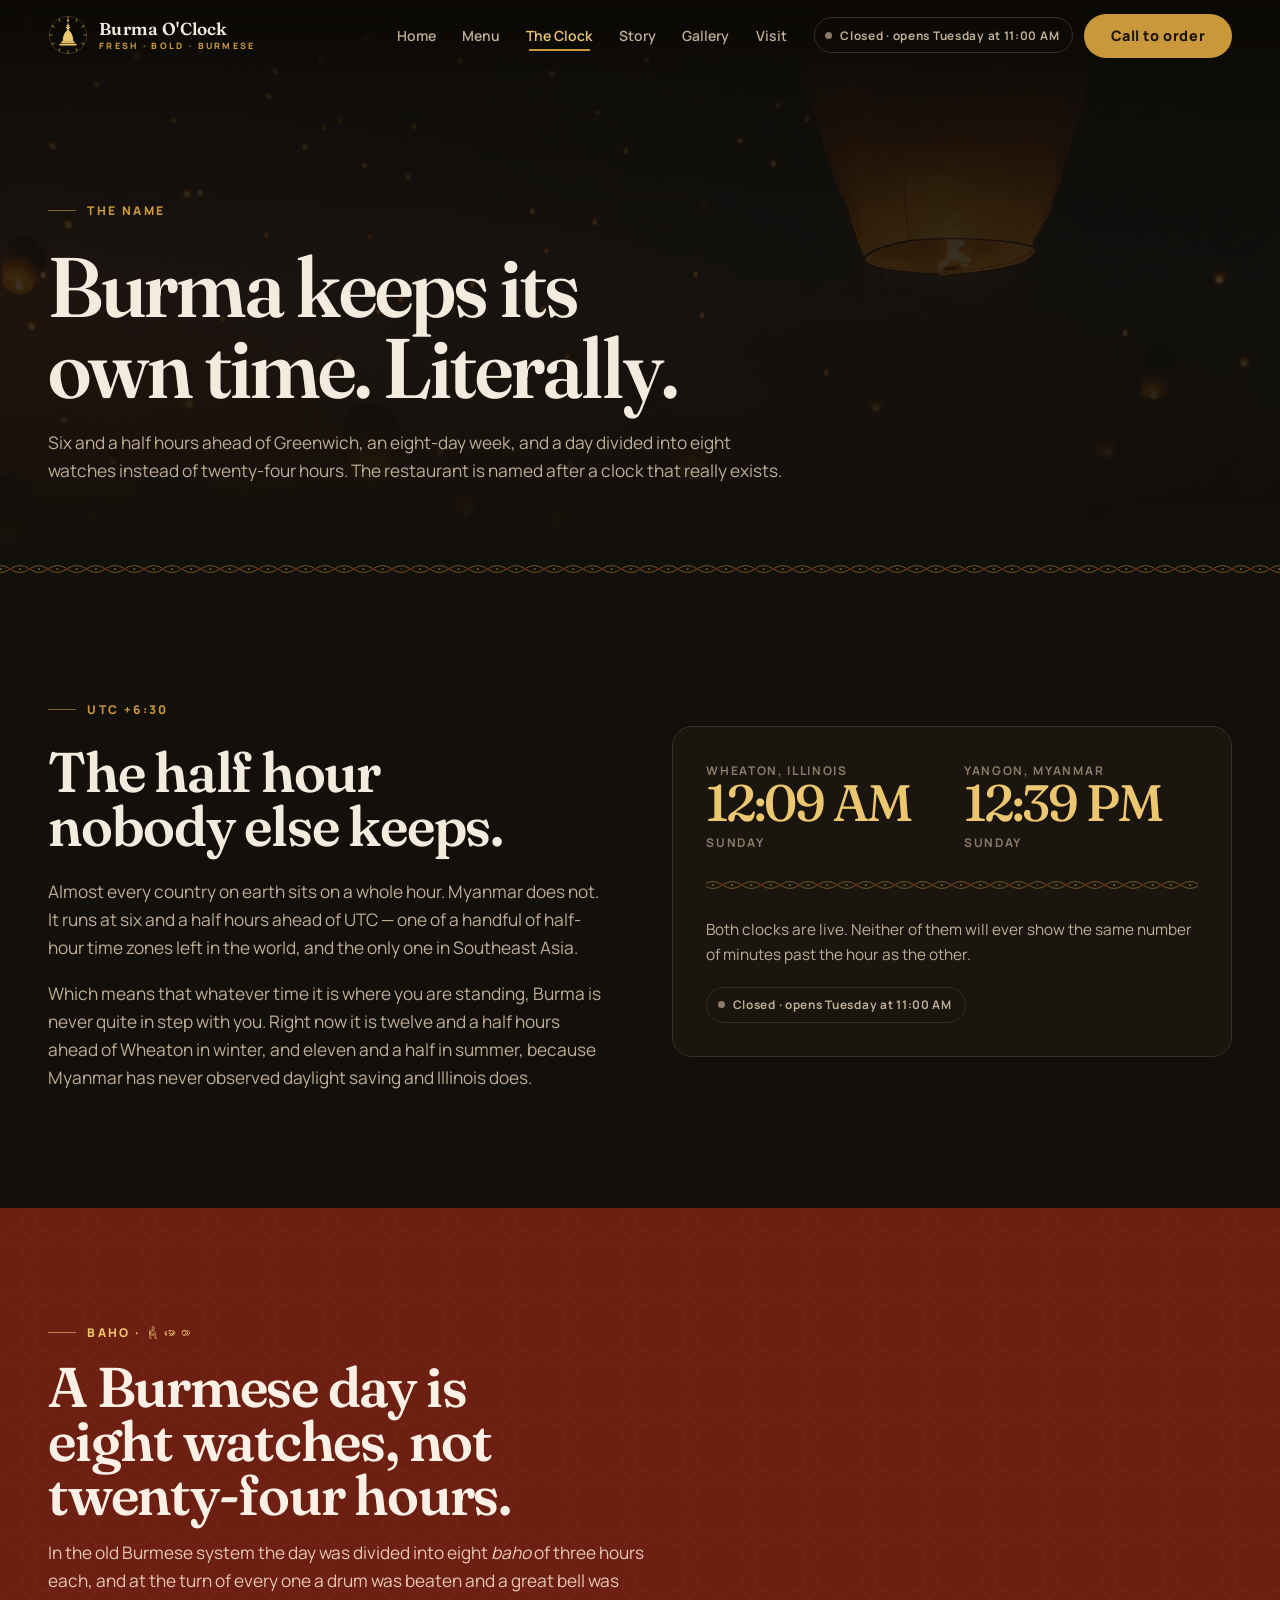
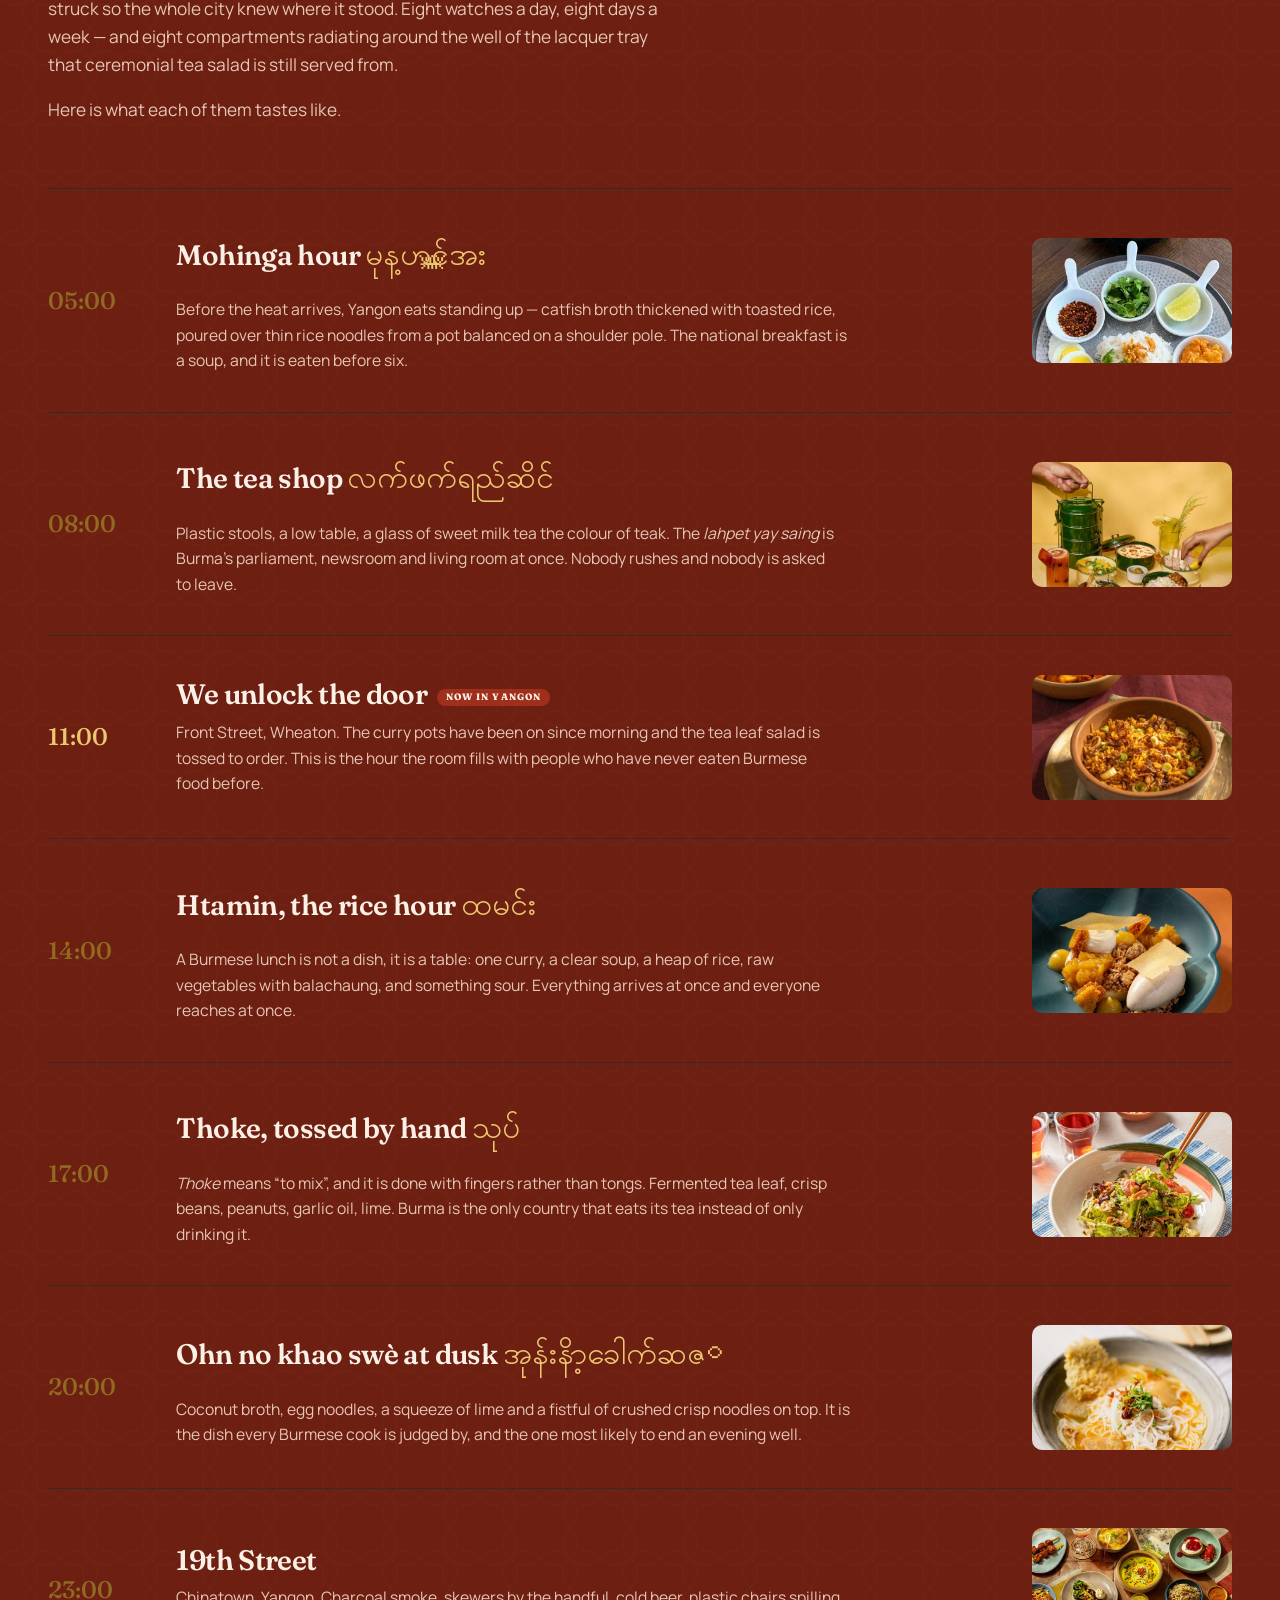
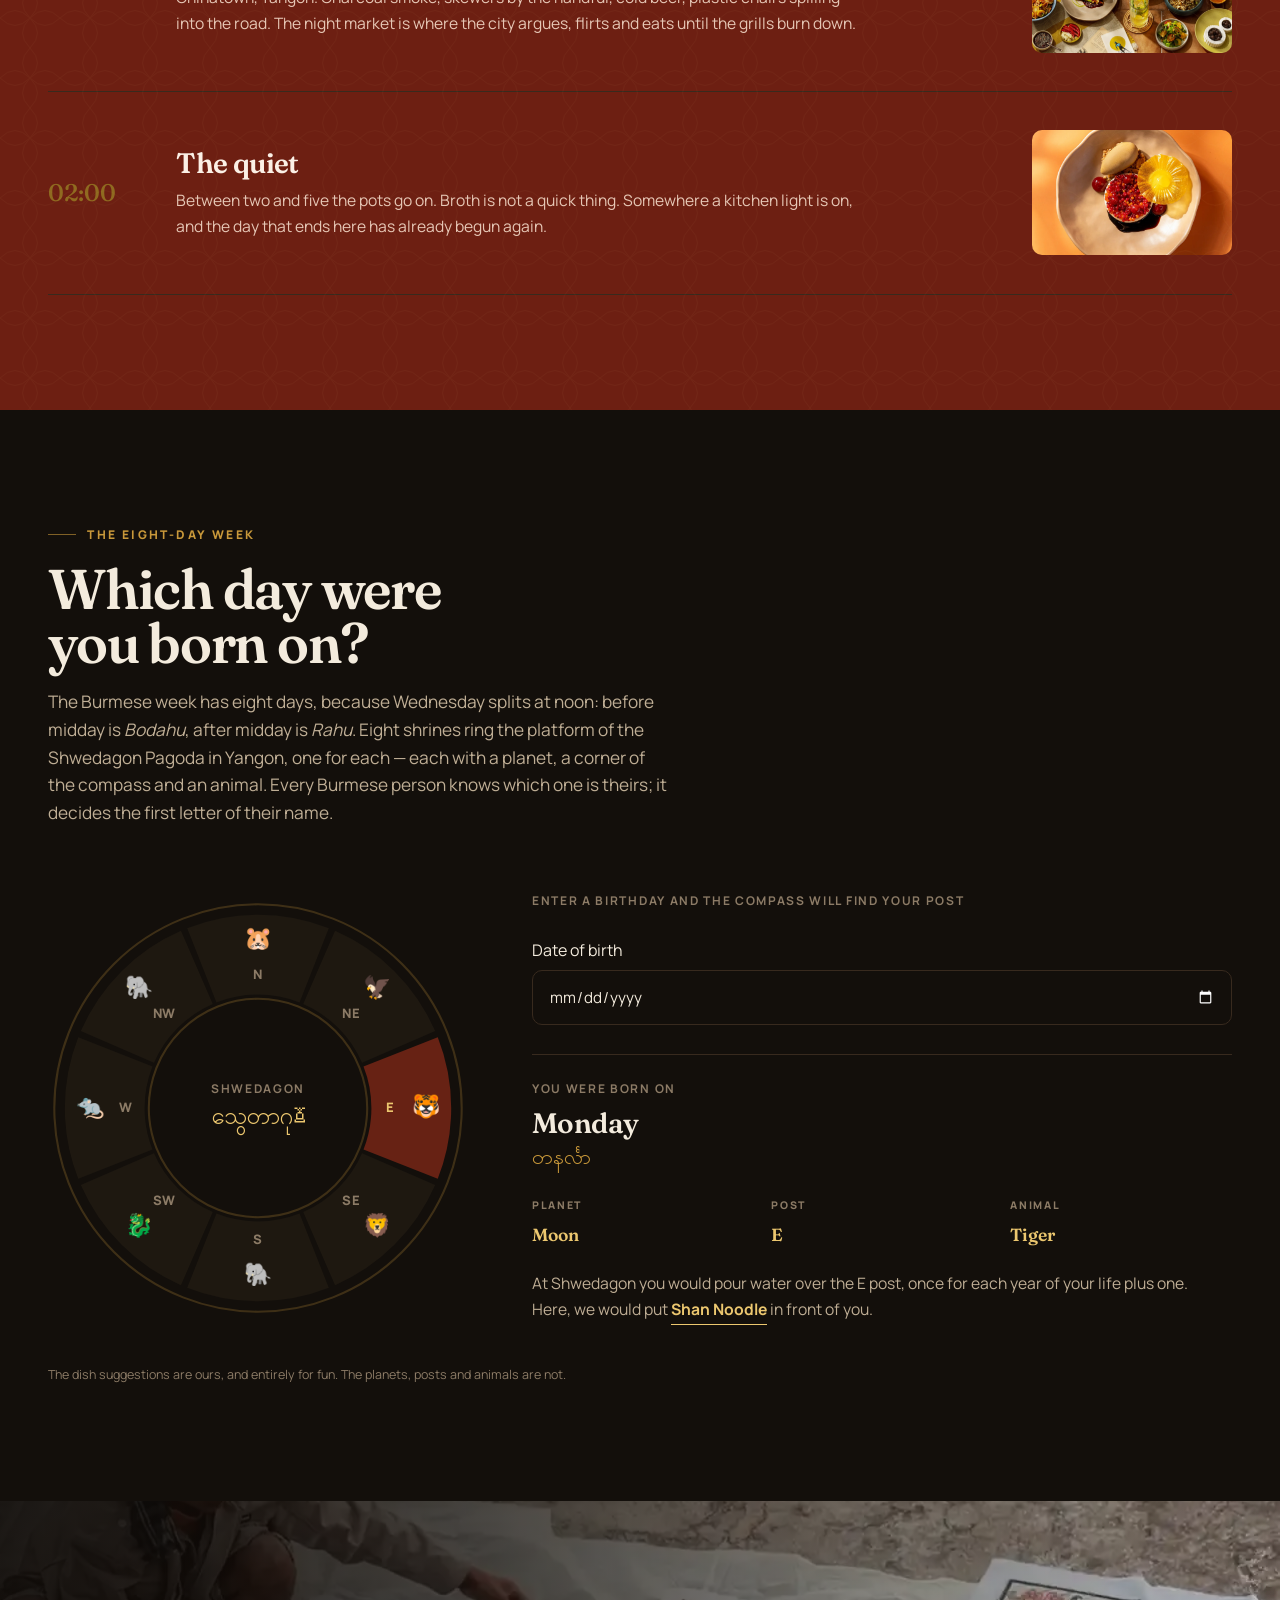
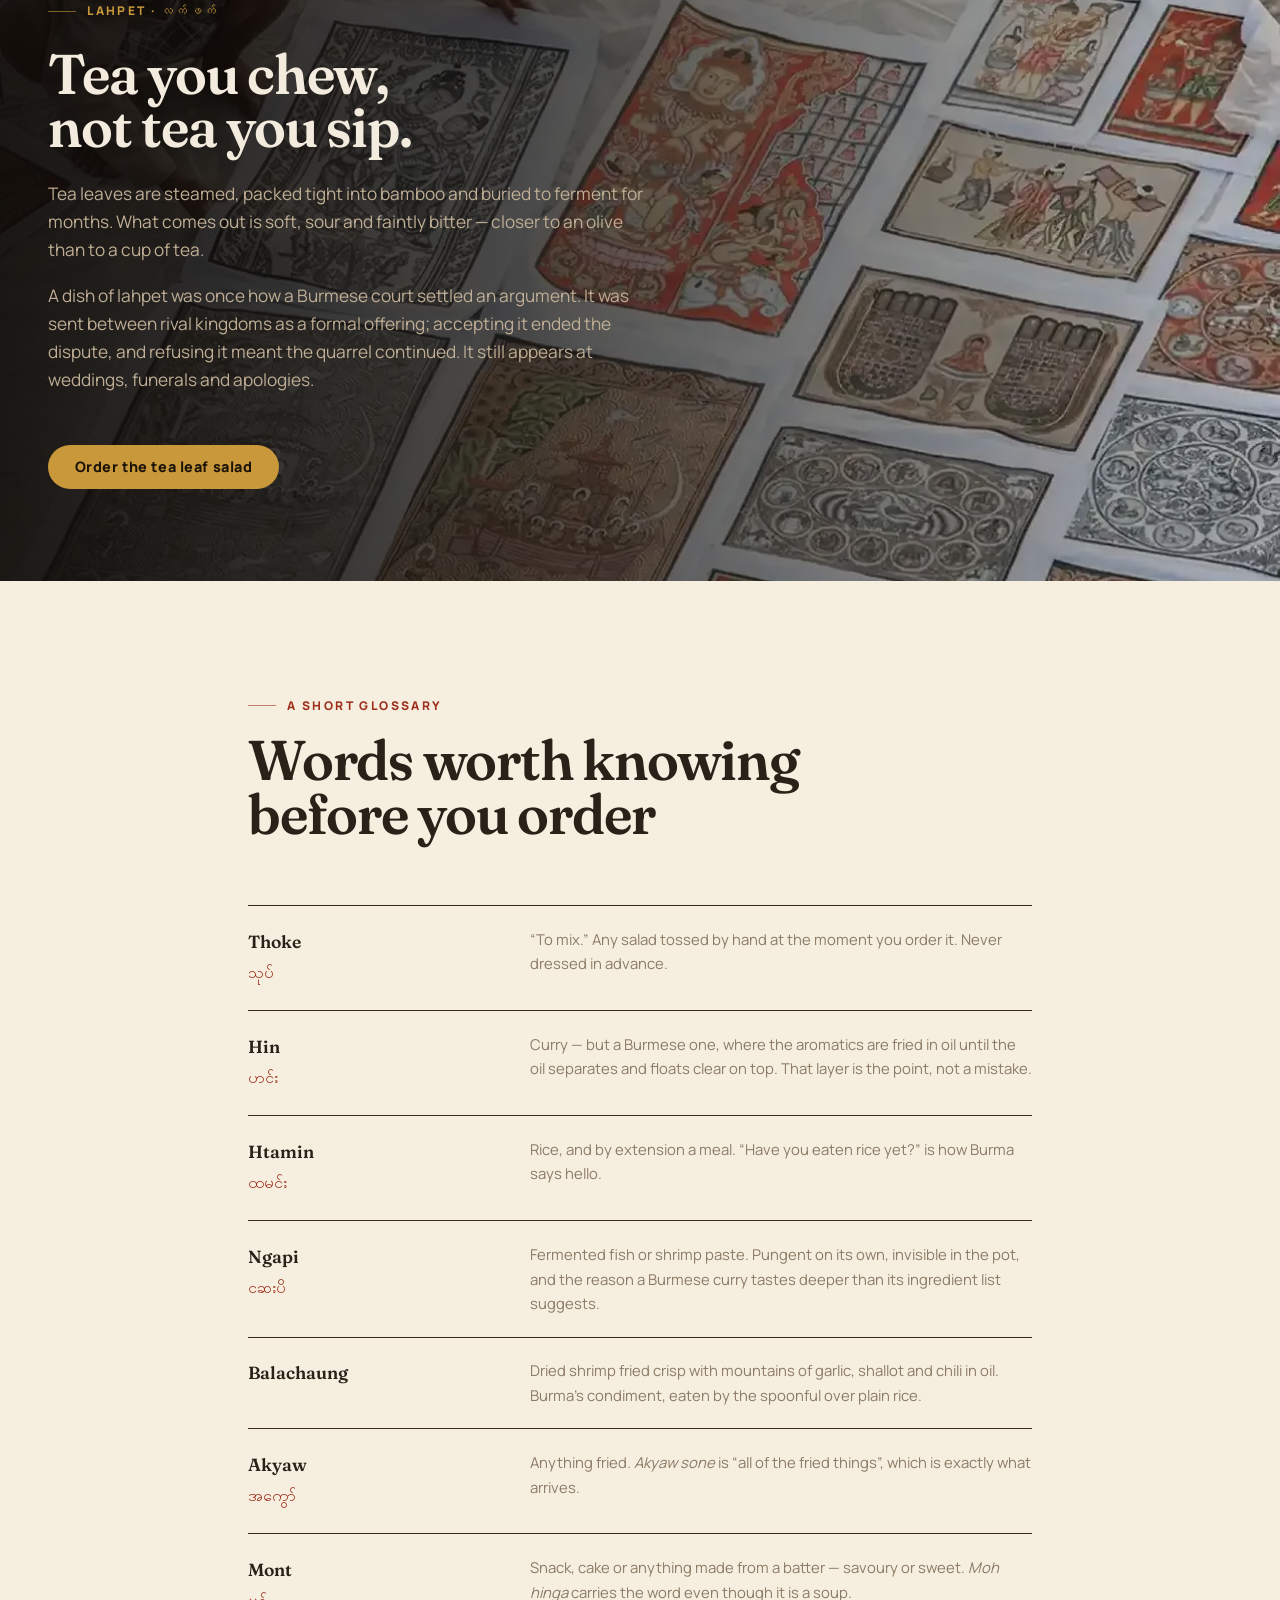
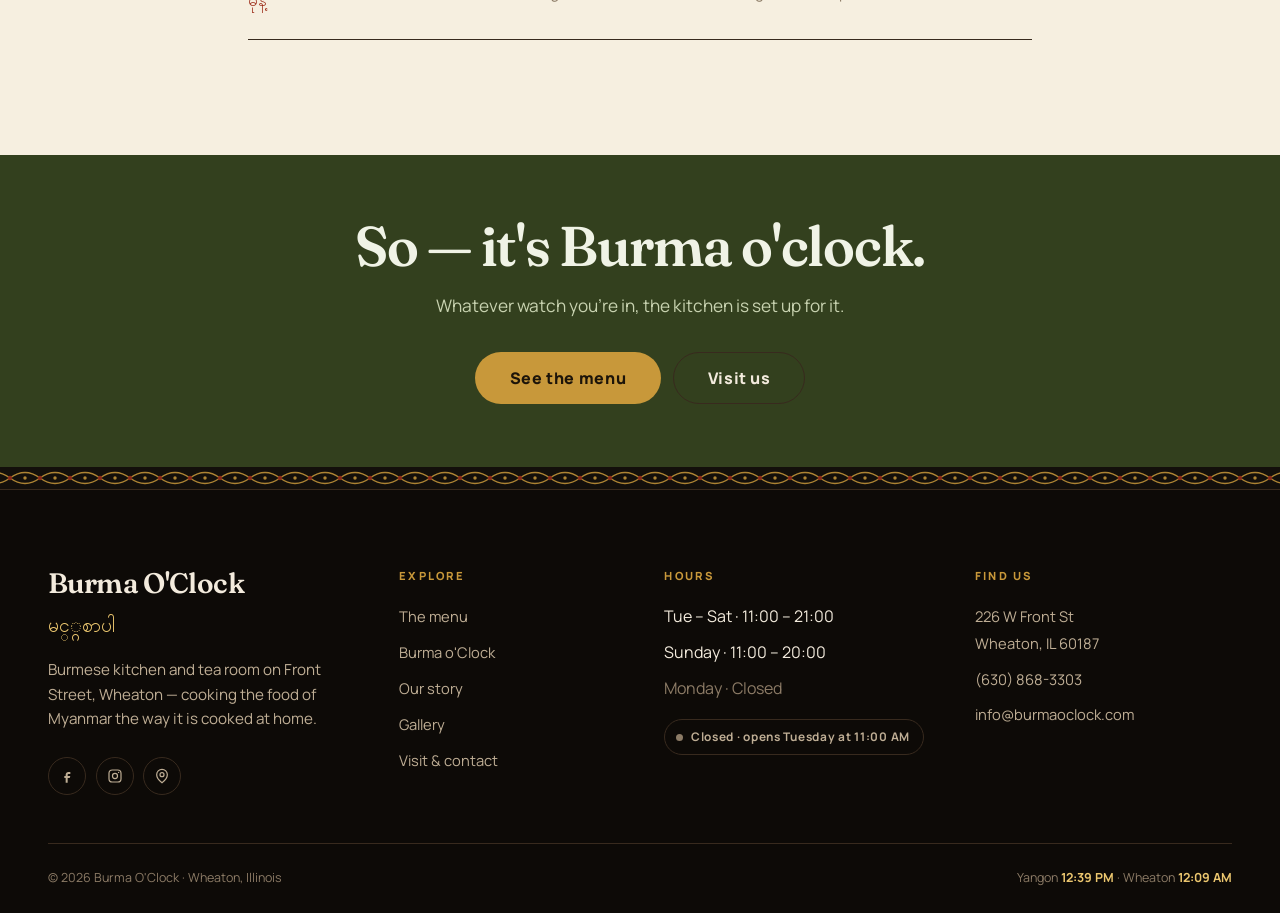
==== clock.html @ bb49ca47 "Burma O'Clock — Burmese kitchen & tea room, Wheaton IL Static demo site. No build step, no framework" ====
<!doctype html>
<html lang="en">
<head>
<meta charset="utf-8">
<meta name="viewport" content="width=device-width, initial-scale=1">
<title>Burma o'Clock &mdash; the Burmese day, hour by hour</title>
<meta name="description" content="Myanmar runs on its own clock: UTC+6:30, an eight-day week, and a day measured in meals. The story behind the name.">
<meta name="theme-color" content="#130f0b">
<link rel="preconnect" href="https://fonts.googleapis.com">
<link rel="preconnect" href="https://fonts.gstatic.com" crossorigin>
<link href="https://fonts.googleapis.com/css2?family=Fraunces:ital,opsz,wght,SOFT,WONK@0,9..144,400..700,0..100,1;1,9..144,400..700,0..100,1&family=Manrope:wght@400..800&family=Padauk:wght@400;700&display=swap" rel="stylesheet">
<link rel="stylesheet" href="assets/css/site.css">
<link rel="icon" href="data:image/svg+xml,%3Csvg xmlns='http://www.w3.org/2000/svg' viewBox='0 0 100 100'%3E%3Crect width='100' height='100' fill='%23130f0b'/%3E%3Ccircle cx='50' cy='50' r='34' fill='none' stroke='%23c8983a' stroke-width='5'/%3E%3Cpath d='M50 22l5 22h-10z' fill='%23c8983a'/%3E%3C/svg%3E">
</head>
<body>
<a class="skip" href="#main">Skip to content</a>

<header class="hdr">
  <div class="hdr__in">
    <a class="brand" href="index.html" aria-label="Burma O'Clock &mdash; home">
      <svg class="brand__mark" viewBox="0 0 100 100" fill="none" aria-hidden="true">
        <g class="ring" stroke="#c8983a">
          <circle cx="50" cy="50" r="46.5" stroke-opacity=".4" stroke-width="1.6"/>
          <g stroke-width="2.6" stroke-linecap="round" stroke-opacity=".75">
            <line x1="50" y1="4" x2="50" y2="10"/><line x1="50" y1="4" x2="50" y2="10" transform="rotate(30 50 50)"/>
            <line x1="50" y1="4" x2="50" y2="10" transform="rotate(60 50 50)"/><line x1="50" y1="4" x2="50" y2="10" transform="rotate(90 50 50)"/>
            <line x1="50" y1="4" x2="50" y2="10" transform="rotate(120 50 50)"/><line x1="50" y1="4" x2="50" y2="10" transform="rotate(150 50 50)"/>
            <line x1="50" y1="4" x2="50" y2="10" transform="rotate(180 50 50)"/><line x1="50" y1="4" x2="50" y2="10" transform="rotate(210 50 50)"/>
            <line x1="50" y1="4" x2="50" y2="10" transform="rotate(240 50 50)"/><line x1="50" y1="4" x2="50" y2="10" transform="rotate(270 50 50)"/>
            <line x1="50" y1="4" x2="50" y2="10" transform="rotate(300 50 50)"/><line x1="50" y1="4" x2="50" y2="10" transform="rotate(330 50 50)"/>
          </g>
        </g>
        <g fill="#ecc76f">
          <rect x="29" y="72" width="42" height="4.5" rx="1"/><rect x="33.5" y="65.5" width="33" height="5" rx="1"/>
          <path d="M37 65.5c0-15 5.5-24 13-28.5 7.5 4.5 13 13.5 13 28.5z"/><path d="M46.5 37 50 17l3.5 20z"/>
          <ellipse cx="50" cy="31" rx="6" ry="1.5"/><ellipse cx="50" cy="26" rx="4.5" ry="1.3"/><circle cx="50" cy="14" r="2.6"/>
        </g>
      </svg>
      <span class="brand__txt"><span class="brand__name">Burma O'Clock</span><span class="brand__sub">FRESH &middot; BOLD &middot; BURMESE</span></span>
    </a>
    <nav class="nav" id="nav">
      <a href="index.html">Home</a>
      <a href="menu.html">Menu</a>
      <a href="clock.html" aria-current="page">The Clock</a>
      <a href="story.html">Story</a>
      <a href="gallery.html">Gallery</a>
      <a href="visit.html">Visit</a>
    </nav>
    <div class="hdr__cta">
      <span class="status" data-status><span class="status__dot"></span><span data-status-text>Checking hours&hellip;</span></span>
      <a class="btn" href="tel:+16308683303">Call to order</a>
      <button class="burger" aria-label="Menu" aria-expanded="false" aria-controls="nav"><span></span></button>
    </div>
  </div>
</header>

<main id="main">
<section class="phero">
  <img src="assets/img/cult/lanterns.webp" alt="" aria-hidden="true">
  <div class="wrap">
    <p class="eyebrow">The name</p>
    <h1 class="display mt-md">Burma keeps its own time. Literally.</h1>
    <p class="lead">
      Six and a half hours ahead of Greenwich, an eight-day week, and a day divided into eight
      watches instead of twenty-four hours. The restaurant is named after a clock that really exists.
    </p>
  </div>
</section>

<div class="acheik acheik--sm" aria-hidden="true"></div>

<!-- ================= THE HALF HOUR ================= -->
<section class="sec">
  <div class="wrap">
    <div class="split">
      <div class="rv">
        <p class="eyebrow">UTC +6:30</p>
        <h2 class="display t-h2 mt-md">The half hour nobody else keeps.</h2>
        <div class="stack mt-md">
          <p class="lead">
            Almost every country on earth sits on a whole hour. Myanmar does not. It runs at
            six and a half hours ahead of UTC &mdash; one of a handful of half-hour time zones left
            in the world, and the only one in Southeast Asia.
          </p>
          <p class="lead">
            Which means that whatever time it is where you are standing, Burma is never quite
            in step with you. Right now it is twelve and a half hours ahead of Wheaton in winter,
            and eleven and a half in summer, because Myanmar has never observed daylight saving
            and Illinois does.
          </p>
        </div>
      </div>

      <div class="card rv rv-d2">
        <div class="grid g-2" style="gap:1.5rem">
          <div>
            <p class="tiny">Wheaton, Illinois</p>
            <p class="clock__time" style="font-size:clamp(2.2rem,5vw,3.2rem)" data-clock="wheaton">&mdash;</p>
            <p class="tiny" style="margin-top:.4rem" data-clock="wheaton-day">&mdash;</p>
          </div>
          <div>
            <p class="tiny">Yangon, Myanmar</p>
            <p class="clock__time" style="font-size:clamp(2.2rem,5vw,3.2rem)" data-clock="yangon">&mdash;</p>
            <p class="tiny" style="margin-top:.4rem" data-clock="yangon-day">&mdash;</p>
          </div>
        </div>
        <div class="acheik acheik--sm" aria-hidden="true" style="margin:1.6rem 0"></div>
        <p class="lead" style="font-size:.96rem">
          Both clocks are live. Neither of them will ever show the same number of minutes past
          the hour as the other.
        </p>
        <p style="margin-top:1.2rem"><span class="status" data-status><span class="status__dot"></span><span data-status-text>&mdash;</span></span></p>
      </div>
    </div>
  </div>
</section>

<!-- ================= THE EIGHT WATCHES ================= -->
<section class="sec sec--lacquer weave">
  <div class="wrap">
    <div class="shead rv">
      <p class="eyebrow">Baho &middot; &#4123;&#4141;&#4143; &#4121;&#4140;&#4145;&#4112;&#4140;</p>
      <h2 class="display t-h2">A Burmese day is eight watches, not twenty-four hours.</h2>
      <p class="lead">
        In the old Burmese system the day was divided into eight <em>baho</em> of three hours
        each, and at the turn of every one a drum was beaten and a great bell was struck so the
        whole city knew where it stood. Eight watches a day, eight days a week &mdash; and eight
        compartments radiating around the well of the lacquer tray that ceremonial tea salad is
        still served from.
      </p>
      <p class="lead">Here is what each of them tastes like.</p>
    </div>

    <div class="rv">
      <div class="watch" data-watch-from="5" data-watch-to="8">
        <p class="watch__t">05:00</p>
        <div>
          <h3 class="display t-h3 watch__title">Mohinga hour <span class="mm" lang="my" style="color:var(--gold-lit)">&#4121;&#4143;&#4116;&#4151;&#4127;&#4100;&#4154;&#4038;&#4129;&#4152;</span></h3>
          <p class="lead" style="font-size:.98rem;margin-top:.6rem">Before the heat arrives, Yangon eats standing up &mdash; catfish broth thickened with toasted rice, poured over thin rice noodles from a pot balanced on a shoulder pole. The national breakfast is a soup, and it is eaten before six.</p>
        </div>
        <figure class="watch__img"><img src="assets/img/food/mohinga.webp" alt="Moh hinga, fish chowder with rice noodles" loading="lazy" decoding="async"></figure>
      </div>

      <div class="watch" data-watch-from="8" data-watch-to="11">
        <p class="watch__t">08:00</p>
        <div>
          <h3 class="display t-h3 watch__title">The tea shop <span class="mm" lang="my" style="color:var(--gold-lit)">&#4124;&#4096;&#4154;&#4118;&#4096;&#4154;&#4123;&#4106;&#4154;&#4102;&#4141;&#4100;&#4154;</span></h3>
          <p class="lead" style="font-size:.98rem;margin-top:.6rem">Plastic stools, a low table, a glass of sweet milk tea the colour of teak. The <em>lahpet yay saing</em> is Burma's parliament, newsroom and living room at once. Nobody rushes and nobody is asked to leave.</p>
        </div>
        <figure class="watch__img"><img src="assets/img/food/tea-tray.webp" alt="A Burmese tea tray" loading="lazy" decoding="async"></figure>
      </div>

      <div class="watch" data-watch-from="11" data-watch-to="14">
        <p class="watch__t">11:00</p>
        <div>
          <h3 class="display t-h3 watch__title">We unlock the door</h3>
          <p class="lead" style="font-size:.98rem;margin-top:.6rem">Front Street, Wheaton. The curry pots have been on since morning and the tea leaf salad is tossed to order. This is the hour the room fills with people who have never eaten Burmese food before.</p>
        </div>
        <figure class="watch__img"><img src="assets/img/food/curry-bowl.webp" alt="A Burmese curry" loading="lazy" decoding="async"></figure>
      </div>

      <div class="watch" data-watch-from="14" data-watch-to="17">
        <p class="watch__t">14:00</p>
        <div>
          <h3 class="display t-h3 watch__title">Htamin, the rice hour <span class="mm" lang="my" style="color:var(--gold-lit)">&#4113;&#4121;&#4100;&#4154;&#4152;</span></h3>
          <p class="lead" style="font-size:.98rem;margin-top:.6rem">A Burmese lunch is not a dish, it is a table: one curry, a clear soup, a heap of rice, raw vegetables with balachaung, and something sour. Everything arrives at once and everyone reaches at once.</p>
        </div>
        <figure class="watch__img"><img src="assets/img/food/spread-green.webp" alt="A Burmese table of curries and rice" loading="lazy" decoding="async"></figure>
      </div>

      <div class="watch" data-watch-from="17" data-watch-to="20">
        <p class="watch__t">17:00</p>
        <div>
          <h3 class="display t-h3 watch__title">Thoke, tossed by hand <span class="mm" lang="my" style="color:var(--gold-lit)">&#4126;&#4143;&#4117;&#4154;</span></h3>
          <p class="lead" style="font-size:.98rem;margin-top:.6rem"><em>Thoke</em> means &ldquo;to mix&rdquo;, and it is done with fingers rather than tongs. Fermented tea leaf, crisp beans, peanuts, garlic oil, lime. Burma is the only country that eats its tea instead of only drinking it.</p>
        </div>
        <figure class="watch__img"><img src="assets/img/food/tealeaf-salad.webp" alt="Tea leaf salad" loading="lazy" decoding="async"></figure>
      </div>

      <div class="watch" data-watch-from="20" data-watch-to="23">
        <p class="watch__t">20:00</p>
        <div>
          <h3 class="display t-h3 watch__title">Ohn no khao sw&egrave; at dusk <span class="mm" lang="my" style="color:var(--gold-lit)">&#4129;&#4143;&#4116;&#4154;&#4152;&#4116;&#4141;&#4140;&#4151;&#4097;&#4145;&#4139;&#4096;&#4154;&#4102;&#4103;&#4032;</span></h3>
          <p class="lead" style="font-size:.98rem;margin-top:.6rem">Coconut broth, egg noodles, a squeeze of lime and a fistful of crushed crisp noodles on top. It is the dish every Burmese cook is judged by, and the one most likely to end an evening well.</p>
        </div>
        <figure class="watch__img"><img src="assets/img/food/khowsuey-2.webp" alt="Coconut noodle soup" loading="lazy" decoding="async"></figure>
      </div>

      <div class="watch" data-watch-from="23" data-watch-to="2">
        <p class="watch__t">23:00</p>
        <div>
          <h3 class="display t-h3 watch__title">19th Street</h3>
          <p class="lead" style="font-size:.98rem;margin-top:.6rem">Chinatown, Yangon. Charcoal smoke, skewers by the handful, cold beer, plastic chairs spilling into the road. The night market is where the city argues, flirts and eats until the grills burn down.</p>
        </div>
        <figure class="watch__img"><img src="assets/img/cult/yangon-night.webp" alt="A Yangon night market" loading="lazy" decoding="async"></figure>
      </div>

      <div class="watch" data-watch-from="2" data-watch-to="5">
        <p class="watch__t">02:00</p>
        <div>
          <h3 class="display t-h3 watch__title">The quiet</h3>
          <p class="lead" style="font-size:.98rem;margin-top:.6rem">Between two and five the pots go on. Broth is not a quick thing. Somewhere a kitchen light is on, and the day that ends here has already begun again.</p>
        </div>
        <figure class="watch__img"><img src="assets/img/food/dessert-2.webp" alt="A Burmese sticky rice dessert" loading="lazy" decoding="async"></figure>
      </div>
    </div>
  </div>
</section>

<!-- ================= THE EIGHT-DAY WEEK ================= -->
<section class="sec">
  <div class="wrap">
    <div class="shead rv">
      <p class="eyebrow">The eight-day week</p>
      <h2 class="display t-h2">Which day were you born on?</h2>
      <p class="lead">
        The Burmese week has eight days, because Wednesday splits at noon: before midday is
        <em>Bodahu</em>, after midday is <em>Rahu</em>. Eight shrines ring the platform of the
        Shwedagon Pagoda in Yangon, one for each &mdash; each with a planet, a corner of the
        compass and an animal. Every Burmese person knows which one is theirs; it decides the
        first letter of their name.
      </p>
    </div>

    <div class="compass">
      <div class="compass__dial rv" data-compass>
        <svg class="compass__svg" viewBox="0 0 100 100" role="img" aria-label="The eight planetary posts of the Shwedagon platform, arranged by compass direction."></svg>
        <div class="compass__mid">
          <p class="tiny">Shwedagon</p>
          <p class="mm" lang="my">&#4126;&#4157;&#4145;&#4112;&#4140;&#4098;&#4143;&#4036;</p>
        </div>
      </div>

      <div class="rv rv-d2">
        <p class="tiny">Enter a birthday and the compass will find your post</p>
        <div class="birth">
          <label class="field">
            <span>Date of birth</span>
            <input type="date" data-birth max="2026-12-31">
          </label>
          <label class="field" data-wed hidden style="flex:0 0 auto">
            <span>Born after midday?</span>
            <span class="pill" style="padding:.65rem 1rem">
              <input type="checkbox" data-wed-pm style="width:auto;accent-color:var(--lacquer-lit)">
              Yes &mdash; that makes it Rahu
            </span>
          </label>
        </div>
        <div class="result" data-compass-out aria-live="polite"></div>
      </div>
    </div>

    <p class="formnote mt-lg" style="margin-top:2.5rem">
      The dish suggestions are ours, and entirely for fun. The planets, posts and animals are not.
    </p>
  </div>
</section>

<!-- ================= LAHPET ================= -->
<section class="fullbleed">
  <img src="assets/img/cult/tea-pressing.webp" alt="" aria-hidden="true" loading="lazy">
  <div class="wrap">
    <div style="max-width:600px" class="rv">
      <p class="eyebrow">Lahpet &middot; &#4124;&#4096;&#4154;&#4118;&#4096;&#4154;</p>
      <h2 class="display t-h2 mt-md">Tea you chew, not tea you sip.</h2>
      <div class="stack mt-md">
        <p class="lead">
          Tea leaves are steamed, packed tight into bamboo and buried to ferment for months.
          What comes out is soft, sour and faintly bitter &mdash; closer to an olive than to a cup of tea.
        </p>
        <p class="lead">
          A dish of lahpet was once how a Burmese court settled an argument. It was sent between
          rival kingdoms as a formal offering; accepting it ended the dispute, and refusing it
          meant the quarrel continued. It still appears at weddings, funerals and apologies.
        </p>
      </div>
      <div class="mt-lg"><a class="btn" href="menu.html#salads">Order the tea leaf salad</a></div>
    </div>
  </div>
</section>

<!-- ================= GLOSSARY ================= -->
<section class="sec sec--cream">
  <div class="wrap wrap--narrow">
    <div class="shead rv">
      <p class="eyebrow">A short glossary</p>
      <h2 class="display t-h2">Words worth knowing before you order</h2>
    </div>
    <ul class="gloss rv">
      <li>
        <div><b>Thoke</b><span class="mm" lang="my" style="color:var(--lacquer)">&#4126;&#4143;&#4117;&#4154;</span></div>
        <p>&ldquo;To mix.&rdquo; Any salad tossed by hand at the moment you order it. Never dressed in advance.</p>
      </li>
      <li>
        <div><b>Hin</b><span class="mm" lang="my" style="color:var(--lacquer)">&#4127;&#4100;&#4154;&#4152;</span></div>
        <p>Curry &mdash; but a Burmese one, where the aromatics are fried in oil until the oil separates and floats clear on top. That layer is the point, not a mistake.</p>
      </li>
      <li>
        <div><b>Htamin</b><span class="mm" lang="my" style="color:var(--lacquer)">&#4113;&#4121;&#4100;&#4154;&#4152;</span></div>
        <p>Rice, and by extension a meal. &ldquo;Have you eaten rice yet?&rdquo; is how Burma says hello.</p>
      </li>
      <li>
        <div><b>Ngapi</b><span class="mm" lang="my" style="color:var(--lacquer)">&#4100;&#4102;&#4152;&#4117;&#4141;</span></div>
        <p>Fermented fish or shrimp paste. Pungent on its own, invisible in the pot, and the reason a Burmese curry tastes deeper than its ingredient list suggests.</p>
      </li>
      <li>
        <div><b>Balachaung</b></div>
        <p>Dried shrimp fried crisp with mountains of garlic, shallot and chili in oil. Burma's condiment, eaten by the spoonful over plain rice.</p>
      </li>
      <li>
        <div><b>Akyaw</b><span class="mm" lang="my" style="color:var(--lacquer)">&#4129;&#4096;&#4157;&#4145;&#4140;&#4154;</span></div>
        <p>Anything fried. <em>Akyaw sone</em> is &ldquo;all of the fried things&rdquo;, which is exactly what arrives.</p>
      </li>
      <li>
        <div><b>Mont</b><span class="mm" lang="my" style="color:var(--lacquer)">&#4121;&#4143;&#4116;&#4154;&#4151;</span></div>
        <p>Snack, cake or anything made from a batter &mdash; savoury or sweet. <em>Moh hinga</em> carries the word even though it is a soup.</p>
      </li>
    </ul>
  </div>
</section>

<section class="sec sec--tight sec--jade">
  <div class="wrap center">
    <h2 class="display t-h2 rv">So &mdash; it's Burma o'clock.</h2>
    <p class="lead rv rv-d1" style="margin:1.2rem auto 0">Whatever watch you're in, the kitchen is set up for it.</p>
    <div class="hero__acts rv rv-d2" style="justify-content:center;margin-top:2rem">
      <a class="btn btn--lg" href="menu.html">See the menu</a>
      <a class="btn btn--ghost btn--lg" href="visit.html">Visit us</a>
    </div>
  </div>
</section>

</main>

<div class="acheik" aria-hidden="true"></div>
<footer class="ftr">
  <div class="wrap">
    <div class="ftr__grid">
      <div>
        <p class="display t-h3">Burma O'Clock</p>
        <p class="mm gold" style="font-size:1.2rem;margin-top:.6rem" lang="my">&#4121;&#4100;&#4153;&#4153;&#4098;&#4101;&#4140;&#4117;&#4139;</p>
        <p class="lead" style="font-size:.95rem;margin-top:.8rem">Burmese kitchen and tea room on Front Street, Wheaton &mdash; cooking the food of Myanmar the way it is cooked at home.</p>
        <div class="socials" style="margin-top:1.6rem">
          <a href="https://www.facebook.com/" target="_blank" rel="noopener" aria-label="Facebook"><svg viewBox="0 0 24 24" fill="currentColor"><path d="M14 9h3V6h-3c-2.2 0-4 1.8-4 4v2H8v3h2v7h3v-7h3l1-3h-4v-2c0-.6.4-1 1-1z"/></svg></a>
          <a href="https://www.instagram.com/" target="_blank" rel="noopener" aria-label="Instagram"><svg viewBox="0 0 24 24" fill="none" stroke="currentColor" stroke-width="1.8"><rect x="3" y="3" width="18" height="18" rx="5"/><circle cx="12" cy="12" r="3.8"/><circle cx="17.4" cy="6.6" r="1" fill="currentColor" stroke="none"/></svg></a>
          <a href="https://maps.google.com/?q=226+W+Front+St+Wheaton+IL+60187" target="_blank" rel="noopener" aria-label="Google Maps"><svg viewBox="0 0 24 24" fill="none" stroke="currentColor" stroke-width="1.8"><path d="M20 10c0 6-8 12-8 12S4 16 4 10a8 8 0 1 1 16 0z"/><circle cx="12" cy="10" r="3"/></svg></a>
        </div>
      </div>
      <div><h4>Explore</h4><ul>
        <li><a href="menu.html">The menu</a></li><li><a href="clock.html">Burma o'Clock</a></li>
        <li><a href="story.html">Our story</a></li><li><a href="gallery.html">Gallery</a></li><li><a href="visit.html">Visit &amp; contact</a></li>
      </ul></div>
      <div><h4>Hours</h4><ul>
        <li>Tue &ndash; Sat &middot; 11:00 &ndash; 21:00</li><li>Sunday &middot; 11:00 &ndash; 20:00</li><li style="color:var(--fg-faint)">Monday &middot; Closed</li>
      </ul><p style="margin-top:1.1rem"><span class="status" data-status><span class="status__dot"></span><span data-status-text>&mdash;</span></span></p></div>
      <div><h4>Find us</h4><ul>
        <li><a href="https://maps.google.com/?q=226+W+Front+St+Wheaton+IL+60187" target="_blank" rel="noopener">226 W Front St<br>Wheaton, IL 60187</a></li>
        <li><a href="tel:+16308683303">(630) 868-3303</a></li><li><a href="mailto:info@burmaoclock.com">info@burmaoclock.com</a></li>
      </ul></div>
    </div>
    <div class="ftr__bar">
      <p>&copy; <span data-year>2026</span> Burma O'Clock &middot; Wheaton, Illinois</p>
      <p>Yangon <b class="gold" data-clock="yangon">&mdash;</b> &middot; Wheaton <b class="gold" data-clock="wheaton">&mdash;</b></p>
    </div>
  </div>
</footer>

<div class="orderbar">
  <a class="btn btn--ghost" href="menu.html">Menu</a>
  <a class="btn" href="tel:+16308683303">Call to order</a>
</div>

<script src="assets/js/site.js"></script>
</body>
</html>
---- assets/css/site.css ----
/* ==========================================================================
   BURMA O'CLOCK — design system
   Palette: Bagan lacquerware (yun-de) — black ground, cinnabar, Shwedagon gold
   Type:    Fraunces (display, wonk on) / Manrope (UI) / Padauk (Myanmar script)
   ========================================================================== */

/* ---------- 1. Tokens ---------------------------------------------------- */
:root {
  color-scheme: dark;

  /* Lacquer grounds — warm blacks, never blue-black */
  --ink:        #130f0b;
  --ink-1:      #1b1510;
  --ink-2:      #241c15;
  --ink-3:      #30251b;
  --ink-line:   #3c2e21;

  /* Parabaik paper */
  --cream:      #f6efe0;
  --cream-1:    #ece2cd;
  --cream-2:    #d9cbaf;
  --cream-ink:  #2a2118;

  /* Shwedagon gold */
  --gold:       #c8983a;
  --gold-lit:   #ecc76f;
  --gold-deep:  #8f6a20;

  /* Cinnabar lacquer */
  --lacquer:    #9e2f1c;
  --lacquer-lit:#c04228;
  --lacquer-dp: #6d1f12;

  /* Inle green + teak */
  --jade:       #33401e;
  --jade-lit:   #8fa55e;
  --teak:       #6b4a2c;
  --saffron:    #dd8a1c;

  /* Semantic */
  --bg:         var(--ink);
  --fg:         #f3ebdd;
  --fg-dim:     #bfae95;
  --fg-faint:   #8c7b66;
  --rule:       #382a1e;

  /* Type */
  --display: "Fraunces", "Iowan Old Style", Georgia, serif;
  --sans:    "Manrope", ui-sans-serif, system-ui, "Segoe UI", sans-serif;
  --mm:      "Padauk", "Noto Sans Myanmar", var(--sans);

  --wonk: "SOFT" 30, "WONK" 1;

  /* Fluid scale */
  --t-mega:  clamp(3.1rem, 11.5vw, 10.5rem);
  --t-h1:    clamp(2.5rem, 6.6vw, 5.4rem);
  --t-h2:    clamp(2rem, 4.4vw, 3.5rem);
  --t-h3:    clamp(1.35rem, 2.2vw, 1.95rem);
  --t-lead:  clamp(1.06rem, 1.35vw, 1.3rem);
  --t-body:  1.0rem;
  --t-sm:    0.875rem;
  --t-xs:    0.75rem;

  /* Space */
  --gut:     clamp(1.15rem, 4vw, 3rem);
  --sec-y:   clamp(4.5rem, 9vw, 9rem);
  --max:     1320px;
  --max-txt: 68ch;

  --r-sm: 4px;
  --r:    10px;
  --r-lg: 20px;
  --r-pill: 999px;

  --ease: cubic-bezier(.22,.61,.36,1);
  --ease-out: cubic-bezier(.16,1,.3,1);
  --shadow: 0 24px 60px -24px rgba(0,0,0,.75);
}

/* ---------- 2. Reset ----------------------------------------------------- */
*, *::before, *::after { box-sizing: border-box; }
html { -webkit-text-size-adjust: 100%; scroll-behavior: smooth; }
@media (prefers-reduced-motion: reduce) { html { scroll-behavior: auto; } }

body {
  margin: 0;
  background: var(--bg);
  color: var(--fg);
  font-family: var(--sans);
  font-size: var(--t-body);
  line-height: 1.65;
  font-synthesis-weight: none;
  -webkit-font-smoothing: antialiased;
  overflow-x: hidden;
}

img, svg, video { display: block; max-width: 100%; }
img { height: auto; background: var(--ink-2); }
a { color: inherit; text-decoration: none; }
button { font: inherit; color: inherit; background: none; border: 0; cursor: pointer; }
input, textarea, select { font: inherit; color: inherit; }
ul, ol { margin: 0; padding: 0; list-style: none; }
h1, h2, h3, h4, p, figure, blockquote { margin: 0; }
/* must outrank component `display:` rules (e.g. .field { display: grid }) */
[hidden] { display: none !important; }

:focus-visible {
  outline: 2px solid var(--gold-lit);
  outline-offset: 3px;
  border-radius: 2px;
}

::selection { background: var(--lacquer); color: #fff; }

.skip {
  position: absolute; left: 0; top: 0; z-index: 200;
  padding: .8rem 1.2rem; background: var(--gold); color: #1a1309;
  font-weight: 800; transform: translateY(-120%);
}
.skip:focus { transform: none; }

.vh {
  position: absolute !important; width: 1px; height: 1px;
  padding: 0; margin: -1px; overflow: hidden;
  clip-path: inset(50%); white-space: nowrap;
}

/* ---------- 3. Typography helpers --------------------------------------- */
.display {
  font-family: var(--display);
  font-variation-settings: var(--wonk);
  font-weight: 600;
  line-height: .96;
  letter-spacing: -.022em;
  text-wrap: balance;
}
.display--mega { font-size: var(--t-mega); font-weight: 500; letter-spacing: -.035em; }
h1.display, .t-h1 { font-size: var(--t-h1); }
.t-h2 { font-size: var(--t-h2); }
.t-h3 { font-size: var(--t-h3); line-height: 1.14; }

.italic { font-style: italic; }
.gold   { color: var(--gold-lit); }
.lacq   { color: var(--lacquer-lit); }

.lead {
  font-size: var(--t-lead);
  line-height: 1.62;
  color: var(--fg-dim);
  max-width: var(--max-txt);
  text-wrap: pretty;
}

.eyebrow {
  display: inline-flex; align-items: center; gap: .7rem;
  font-size: var(--t-xs);
  font-weight: 800;
  letter-spacing: .2em;
  text-transform: uppercase;
  color: var(--gold);
}
.eyebrow::before {
  content: ""; width: 28px; height: 1px;
  background: currentColor; opacity: .6;
}
.eyebrow--center::after {
  content: ""; width: 28px; height: 1px;
  background: currentColor; opacity: .6;
}

.mm {
  font-family: var(--mm); font-weight: 400;
  font-size: 1.12em;        /* Myanmar glyphs read smaller than Latin at equal px */
  line-height: 1.9;         /* below ~1.7 the stacked clusters clip */
  text-transform: none;     /* the script has no case */
  letter-spacing: normal;   /* spacing tears stacked clusters apart */
}

.tiny {
  font-size: var(--t-xs); letter-spacing: .14em;
  text-transform: uppercase; font-weight: 700; color: var(--fg-faint);
}

/* ---------- 4. Layout ---------------------------------------------------- */
.wrap { width: 100%; max-width: var(--max); margin-inline: auto; padding-inline: var(--gut); }
.wrap--narrow { max-width: 880px; }
.wrap--wide { max-width: 1560px; }

.sec { padding-block: var(--sec-y); position: relative; }
.sec--tight { padding-block: clamp(3rem, 5vw, 5rem); }

.sec--cream { background: var(--cream); color: var(--cream-ink); }
.sec--cream .lead { color: #5d5042; }
.sec--cream .eyebrow { color: var(--lacquer); }
.sec--cream .tiny { color: #8a7a63; }

.sec--lacquer { background: var(--lacquer-dp); color: #fbf0e6; }
.sec--lacquer .eyebrow { color: var(--gold-lit); }
.sec--lacquer .lead { color: #e6c7b6; }

.sec--jade { background: var(--jade); color: #f0f3e6; }
.sec--jade .eyebrow { color: var(--gold-lit); }
.sec--jade .lead { color: #c8d2b0; }

.grid { display: grid; gap: clamp(1.5rem, 3vw, 3rem); }
.g-2 { grid-template-columns: repeat(2, 1fr); }
.g-3 { grid-template-columns: repeat(3, 1fr); }
.g-4 { grid-template-columns: repeat(4, 1fr); }
.split { display: grid; gap: clamp(2rem, 5vw, 5rem); align-items: center; grid-template-columns: 1fr 1fr; }
.split--wide-l { grid-template-columns: 1.15fr .85fr; }
.split--wide-r { grid-template-columns: .85fr 1.15fr; }

@media (max-width: 900px) {
  .g-3, .g-4 { grid-template-columns: repeat(2, 1fr); }
  .split, .split--wide-l, .split--wide-r { grid-template-columns: 1fr; }
}
@media (max-width: 560px) {
  .g-2, .g-3, .g-4 { grid-template-columns: 1fr; }
}

.stack > * + * { margin-top: 1.15rem; }
.stack-lg > * + * { margin-top: 2rem; }

/* ---------- 5. Acheik — the woven wave band ----------------------------- */
/* luntaya acheik: the interlocking wave of the Burmese court longyi */
.acheik {
  height: 22px;
  background-repeat: repeat-x;
  background-size: auto 22px;
  background-position: center;
  background-image: url("data:image/svg+xml,%3Csvg xmlns='http://www.w3.org/2000/svg' width='120' height='22' viewBox='0 0 120 22'%3E%3Cg fill='none' stroke='%23c8983a' stroke-width='1.4'%3E%3Cpath d='M0 11q15-11 30 0t30 0 30 0 30 0'/%3E%3Cpath d='M0 11q15 11 30 0t30 0 30 0 30 0'/%3E%3C/g%3E%3Cg fill='%23c8983a'%3E%3Ccircle cx='15' cy='11' r='1.7'/%3E%3Ccircle cx='45' cy='11' r='1.7'/%3E%3Ccircle cx='75' cy='11' r='1.7'/%3E%3Ccircle cx='105' cy='11' r='1.7'/%3E%3C/g%3E%3Cg fill='%239e2f1c'%3E%3Ccircle cx='0' cy='11' r='2.2'/%3E%3Ccircle cx='30' cy='11' r='2.2'/%3E%3Ccircle cx='60' cy='11' r='2.2'/%3E%3Ccircle cx='90' cy='11' r='2.2'/%3E%3Ccircle cx='120' cy='11' r='2.2'/%3E%3C/g%3E%3C/svg%3E");
  opacity: .85;
}
.acheik--sm { height: 14px; background-size: auto 14px; opacity: .55; }
.acheik--flush { margin: 0; }

/* faint woven ground for dark sections */
.weave { position: relative; }
.weave::before {
  content: ""; position: absolute; inset: 0; pointer-events: none;
  opacity: .045;
  background-image: url("data:image/svg+xml,%3Csvg xmlns='http://www.w3.org/2000/svg' width='60' height='60' viewBox='0 0 60 60'%3E%3Cg fill='none' stroke='%23e6c26f' stroke-width='1'%3E%3Cpath d='M0 30q15-15 30 0t30 0'/%3E%3Cpath d='M0 30q15 15 30 0t30 0'/%3E%3Cpath d='M30 0q15 15 0 30t0 30'/%3E%3Cpath d='M30 0q-15 15 0 30t0 30'/%3E%3C/g%3E%3C/svg%3E");
}

/* ---------- 6. Buttons --------------------------------------------------- */
.btn {
  --btn-bg: var(--gold);
  --btn-fg: #1c1409;
  display: inline-flex; align-items: center; justify-content: center; gap: .6rem;
  padding: .85rem 1.6rem;
  background: var(--btn-bg); color: var(--btn-fg);
  border-radius: var(--r-pill);
  font-weight: 800; font-size: .9rem;
  letter-spacing: .04em;
  line-height: 1;
  border: 1px solid transparent;
  transition: transform .3s var(--ease-out), box-shadow .3s var(--ease-out), background .25s;
  will-change: transform;
}
.btn:hover { transform: translateY(-2px); box-shadow: 0 10px 24px -10px rgba(200,152,58,.7); }
.btn:active { transform: translateY(0); }
.btn svg { width: 16px; height: 16px; }

.btn--ghost {
  --btn-bg: transparent; --btn-fg: var(--fg);
  border-color: var(--rule);
}
.btn--ghost:hover { border-color: var(--gold); color: var(--gold-lit); box-shadow: none; }

.btn--lacquer { --btn-bg: var(--lacquer); --btn-fg: #fff2e9; }
.btn--lacquer:hover { box-shadow: 0 10px 24px -10px rgba(158,47,28,.8); }

.btn--lg { padding: 1.05rem 2.1rem; font-size: 1rem; }

.sec--cream .btn--ghost { --btn-fg: var(--cream-ink); border-color: #c9b995; }
.sec--cream .btn--ghost:hover { border-color: var(--lacquer); color: var(--lacquer); }

/* underline link */
.ulink {
  display: inline-flex; align-items: center; gap: .5rem;
  font-weight: 700; font-size: .9rem; letter-spacing: .05em;
  text-transform: uppercase; color: var(--gold-lit);
  padding-bottom: 3px;
  background-image: linear-gradient(currentColor, currentColor);
  background-size: 100% 1px; background-repeat: no-repeat; background-position: 0 100%;
  transition: background-size .45s var(--ease-out), color .25s;
}
.ulink:hover { background-size: 0% 1px; }
.sec--cream .ulink { color: var(--lacquer); }

/* ---------- 7. Header ---------------------------------------------------- */
.hdr {
  position: fixed; inset: 0 0 auto; z-index: 100;
  transition: background .4s var(--ease), border-color .4s, backdrop-filter .4s;
  border-bottom: 1px solid transparent;
}
.hdr::after {
  content: ""; position: absolute; inset: 0; z-index: -1;
  background: linear-gradient(180deg, rgba(10,8,6,.85), rgba(10,8,6,0));
  transition: opacity .4s;
}
.hdr.is-stuck {
  background: rgba(17,13,9,.88);
  backdrop-filter: blur(14px) saturate(1.2);
  -webkit-backdrop-filter: blur(14px) saturate(1.2);
  border-bottom-color: var(--rule);
}
.hdr.is-stuck::after { opacity: 0; }

.hdr__in {
  max-width: 1560px; margin-inline: auto;
  padding: .85rem var(--gut);
  display: flex; align-items: center; gap: 1rem; flex-wrap: nowrap;
}

.brand { display: flex; align-items: center; gap: .7rem; flex-shrink: 0; }
.brand__mark { width: 40px; height: 40px; flex-shrink: 0; }
.brand__mark .ring { transform-origin: 50% 50%; transition: transform 1.2s var(--ease-out); }
.brand:hover .ring { transform: rotate(30deg); }
.brand__txt { display: flex; flex-direction: column; line-height: 1; }
.brand__name {
  font-family: var(--display); font-variation-settings: var(--wonk);
  font-weight: 600; font-size: 1.08rem; letter-spacing: .01em;
}
.brand__sub {
  font-size: .55rem; letter-spacing: .26em; font-weight: 800;
  color: var(--gold); margin-top: .28rem;
}

.nav { display: flex; align-items: center; gap: .25rem; margin-left: auto; }
.nav a {
  position: relative; padding: .6rem .7rem; white-space: nowrap;
  font-size: .875rem; font-weight: 600; color: var(--fg-dim);
  border-radius: var(--r-sm);
  transition: color .25s;
}
.nav a::after {
  content: ""; position: absolute; left: .85rem; right: .85rem; bottom: .35rem;
  height: 1.5px; background: var(--gold);
  transform: scaleX(0); transform-origin: left; transition: transform .35s var(--ease-out);
}
.nav a:hover { color: var(--fg); }
.nav a:hover::after, .nav a[aria-current="page"]::after { transform: scaleX(1); }
.nav a[aria-current="page"] { color: var(--gold-lit); }

.hdr__cta { display: flex; align-items: center; gap: .7rem; flex-shrink: 0; }
.hdr__cta .btn { white-space: nowrap; }
.status { flex-shrink: 0; }

/* live status pill */
.status {
  display: inline-flex; align-items: center; gap: .5rem;
  padding: .45rem .8rem .45rem .65rem;
  border: 1px solid var(--rule); border-radius: var(--r-pill);
  font-size: .74rem; font-weight: 700; letter-spacing: .06em;
  color: var(--fg-dim); white-space: nowrap;
}
.status__dot {
  width: 7px; height: 7px; border-radius: 50%;
  background: var(--fg-faint); flex-shrink: 0;
}
.status.is-open .status__dot { background: #57c07f; box-shadow: 0 0 0 0 rgba(87,192,127,.6); animation: pulse 2.4s infinite; }
.status.is-open { color: #bfe6cd; border-color: rgba(87,192,127,.3); }
@keyframes pulse {
  70% { box-shadow: 0 0 0 7px rgba(87,192,127,0); }
  100% { box-shadow: 0 0 0 0 rgba(87,192,127,0); }
}
@media (prefers-reduced-motion: reduce) { .status__dot { animation: none !important; } }

/* burger */
.burger { display: none; width: 44px; height: 44px; align-items: center; justify-content: center; }
.burger span {
  display: block; width: 21px; height: 1.5px; background: var(--fg); position: relative;
  transition: background .2s;
}
.burger span::before, .burger span::after {
  content: ""; position: absolute; left: 0; width: 21px; height: 1.5px; background: var(--fg);
  transition: transform .35s var(--ease-out);
}
.burger span::before { top: -6px; }
.burger span::after { top: 6px; }
.burger[aria-expanded="true"] span { background: transparent; }
.burger[aria-expanded="true"] span::before { transform: translateY(6px) rotate(45deg); }
.burger[aria-expanded="true"] span::after { transform: translateY(-6px) rotate(-45deg); }

@media (max-width: 1150px) {
  .burger { display: flex; }
  .nav {
    position: fixed; inset: 0; margin: 0;
    flex-direction: column; justify-content: center; gap: .4rem;
    background: rgba(15,11,8,.97);
    backdrop-filter: blur(20px);
    -webkit-backdrop-filter: blur(20px);
    opacity: 0; visibility: hidden; transition: opacity .4s var(--ease), visibility .4s;
  }
  .nav.is-open { opacity: 1; visibility: visible; }
  .nav a { font-family: var(--display); font-variation-settings: var(--wonk); font-size: 2rem; font-weight: 500; padding: .5rem 1rem; }
  .nav a::after { display: none; }
  .hdr__in { position: relative; z-index: 2; }
  .hdr__cta .status { display: none; }
}
@media (max-width: 620px) {
  .hdr__cta .btn { padding: .7rem 1.1rem; font-size: .8rem; }
  .brand__txt { display: none; }
}

/* ---------- 8. Hero ------------------------------------------------------ */
.hero {
  position: relative; min-height: 100svh;
  display: grid; align-items: end;
  isolation: isolate; overflow: hidden;
  background: var(--ink);
}
.hero__media { position: absolute; inset: 0; z-index: -2; }
.hero__media img {
  width: 100%; height: 100%; object-fit: cover; object-position: center 55%;
  animation: kenburns 26s var(--ease) infinite alternate;
}
@keyframes kenburns {
  from { transform: scale(1.06) translate3d(0,0,0); }
  to   { transform: scale(1.16) translate3d(-1.5%, -1.5%, 0); }
}
@media (prefers-reduced-motion: reduce) { .hero__media img { animation: none; transform: scale(1.04); } }

.hero__scrim {
  position: absolute; inset: 0; z-index: -1;
  background:
    linear-gradient(180deg, rgba(14,10,7,.78) 0%, rgba(14,10,7,.25) 30%, rgba(14,10,7,.6) 58%, rgba(14,10,7,.97) 100%),
    linear-gradient(95deg, rgba(12,9,6,.9) 0%, rgba(12,9,6,.6) 38%, rgba(12,9,6,.08) 68%, transparent 100%),
    radial-gradient(120% 90% at 12% 95%, rgba(109,31,18,.55), transparent 62%);
}

.hero__in {
  padding-block: 10rem clamp(3.5rem, 7vw, 6rem);
  width: 100%; max-width: var(--max); margin-inline: auto; padding-inline: var(--gut);
}
.hero__kicker { margin-bottom: 1.5rem; }
.hero h1 {
  font-size: var(--t-mega);
  font-family: var(--display); font-variation-settings: var(--wonk);
  font-weight: 500; line-height: .88; letter-spacing: -.04em;
  max-width: 15ch;
  text-shadow: 0 4px 40px rgba(0,0,0,.45);
}
.hero h1 em { font-style: italic; color: var(--gold-lit); font-weight: 400; }
.hero__lead { margin-top: 1.8rem; max-width: 46ch; color: #ddcfbb; }
.hero__acts { margin-top: 2.4rem; display: flex; flex-wrap: wrap; gap: .8rem; }

.hero__foot {
  margin-top: clamp(2.5rem, 6vw, 4.5rem);
  display: flex; flex-wrap: wrap; gap: 1rem 2.5rem; align-items: center;
  padding-top: 1.5rem; border-top: 1px solid rgba(255,240,220,.14);
}
.hero__fact { display: flex; flex-direction: column; gap: .3rem; }
.hero__fact b { font-family: var(--display); font-variation-settings: var(--wonk); font-size: 1.12rem; font-weight: 600; }

.hero__band { position: absolute; left: 0; right: 0; bottom: 0; z-index: 1; }

/* scroll cue */
.cue {
  position: absolute; right: var(--gut); bottom: 2.5rem; z-index: 2;
  display: grid; gap: .7rem; justify-items: center;
  font-size: .66rem; letter-spacing: .24em; text-transform: uppercase;
  color: var(--fg-faint); writing-mode: vertical-rl;
}
.cue::after {
  content: ""; width: 1px; height: 54px;
  background: linear-gradient(var(--gold), transparent);
  animation: cueline 2.4s var(--ease) infinite;
}
@keyframes cueline { 0%,100% { opacity: .25; transform: scaleY(.5); transform-origin: top; } 50% { opacity: 1; transform: scaleY(1); } }
@media (max-width: 900px) { .cue { display: none; } }

/* ---------- 9. Marquee --------------------------------------------------- */
.marquee {
  --speed: 48s;
  background: var(--lacquer-dp);
  border-block: 1px solid rgba(236,199,111,.22);
  overflow: hidden; padding-block: .95rem;
  display: flex; gap: 0;
  mask-image: linear-gradient(90deg, transparent, #000 6%, #000 94%, transparent);
  -webkit-mask-image: linear-gradient(90deg, transparent, #000 6%, #000 94%, transparent);
}
.marquee__track {
  display: flex; align-items: center; gap: 2.6rem; flex-shrink: 0;
  padding-right: 2.6rem;            /* holds the gap across the seam between copies */
  animation: slide var(--speed) linear infinite;
  will-change: transform;
}
.marquee:hover .marquee__track,
.marquee:active .marquee__track { animation-play-state: paused; }
@keyframes slide { to { transform: translateX(-100%); } }
@media (prefers-reduced-motion: reduce) { .marquee__track { animation: none; } }
.marquee__item {
  display: inline-flex; align-items: center; gap: 2.6rem;
  font-family: var(--display); font-variation-settings: var(--wonk);
  font-size: clamp(1.05rem, 1.7vw, 1.5rem); font-weight: 500;
  color: #f7e3d4; white-space: nowrap;
}
.marquee__item::after {
  content: ""; width: 7px; height: 7px; rotate: 45deg;
  background: var(--gold); flex-shrink: 0;
}
.marquee__item .mm { font-size: .82em; color: var(--gold-lit); }

/* ---------- 10. Reveal --------------------------------------------------- */
/* The hidden state is gated on `.js`, which site.js adds to <html> on parse.
   If the script never runs, every section renders plainly instead of staying blank. */
.rv { transition: opacity .9s var(--ease-out), transform .9s var(--ease-out); }
.js .rv { opacity: 0; transform: translateY(26px); }
.js .rv.in { opacity: 1; transform: none; }
.rv-d1 { transition-delay: .1s; } .rv-d2 { transition-delay: .2s; }
.rv-d3 { transition-delay: .3s; } .rv-d4 { transition-delay: .4s; }
@media (prefers-reduced-motion: reduce) { .rv { opacity: 1 !important; transform: none !important; transition: none; } }

/* clipped image reveal */
.clipimg { overflow: hidden; border-radius: var(--r); position: relative; }
.clipimg img { width: 100%; height: 100%; object-fit: cover; transition: transform 1.4s var(--ease-out); }
.js .clipimg img { transform: scale(1.12); }
.js .clipimg.in img { transform: scale(1); }

/* ---------- 11. Section head -------------------------------------------- */
.shead { display: grid; gap: 1.1rem; margin-bottom: clamp(2.4rem, 5vw, 4rem); max-width: 62ch; }
.shead--center { justify-items: center; text-align: center; margin-inline: auto; }
.shead--split { max-width: none; grid-template-columns: 1fr auto; align-items: end; gap: 2rem; }
@media (max-width: 760px) { .shead--split { grid-template-columns: 1fr; align-items: start; } }

/* ---------- 12. The Clock (signature) ------------------------------------ */
.clock { display: grid; grid-template-columns: minmax(300px, 460px) 1fr; gap: clamp(2rem, 6vw, 5.5rem); align-items: center; }
@media (max-width: 980px) { .clock { grid-template-columns: 1fr; } }

.dial { position: relative; aspect-ratio: 1; width: 100%; }
.dial__svg { width: 100%; height: 100%; overflow: visible; }
.dial__face { fill: var(--ink-1); stroke: var(--ink-line); stroke-width: .6; }
.dial__ring { fill: none; stroke: rgba(200,152,58,.24); stroke-width: .5; }
.dial__tick { stroke: rgba(200,152,58,.35); stroke-width: .5; }

.dial__hand {
  stroke: var(--lacquer-lit); stroke-width: 1.1; stroke-linecap: round;
  transform-origin: 50px 50px;
  transition: rotate .95s var(--ease-out);
}
.dial__hub { fill: var(--gold); }

.dial__seg {
  cursor: pointer;
  transition: fill .35s var(--ease), opacity .35s;
}
.dial__seg-bg { fill: rgba(200,152,58,.05); }
.dial__seg:hover .dial__seg-bg { fill: rgba(200,152,58,.14); }
.dial__seg.is-on .dial__seg-bg { fill: rgba(158,47,28,.55); }
.dial__lbl {
  font-family: var(--sans); font-size: 3.6px; font-weight: 800;
  letter-spacing: .06em; fill: var(--fg-faint);
  text-anchor: middle; dominant-baseline: middle;
  transition: fill .3s; pointer-events: none;
}
.dial__seg:hover .dial__lbl { fill: var(--fg-dim); }
.dial__seg.is-on .dial__lbl { fill: var(--gold-lit); }

.dial__center {
  position: absolute; inset: 0; display: grid; place-content: center;
  text-align: center; pointer-events: none; padding: 22%;
}
.dial__now {
  font-family: var(--display); font-variation-settings: var(--wonk);
  font-size: clamp(1.6rem, 3.4vw, 2.4rem); font-weight: 600; line-height: 1;
  color: var(--gold-lit);
}
.dial__nowsub { font-size: .68rem; letter-spacing: .18em; text-transform: uppercase; color: var(--fg-faint); margin-top: .5rem; }

.clock__panel { min-height: 320px; }
.clock__time {
  font-family: var(--display); font-variation-settings: var(--wonk);
  font-size: clamp(3rem, 7vw, 5.4rem); font-weight: 500; line-height: .9;
  letter-spacing: -.04em; color: var(--gold-lit);
}
.clock__title { margin-top: .6rem; }
.clock__mm { color: var(--gold); font-size: 1.15rem; margin-top: .4rem; }
.clock__body { margin-top: 1.2rem; }
.clock__dish {
  margin-top: 1.8rem; padding-top: 1.4rem; border-top: 1px solid var(--rule);
  display: flex; align-items: center; gap: 1rem; flex-wrap: wrap;
}
.clock__dish img { width: 74px; height: 74px; border-radius: var(--r); object-fit: cover; flex-shrink: 0; }
.clock__fade { animation: fadeUp .6s var(--ease-out); }
@keyframes fadeUp { from { opacity: 0; transform: translateY(12px); } }
@media (prefers-reduced-motion: reduce) { .clock__fade { animation: none; } }

/* ---------- 13. Auto-running carousel ----------------------------------
   A marquee that carries cards instead of text. The track is cloned in JS
   until the row always overflows, and every copy animates -100% of its own
   width, so the seam never lands inside the viewport. Speed is set from the
   track's measured width so every carousel moves at the same px/second. */
.carousel {
  --speed: 60s;
  --gap: clamp(1rem, 2vw, 1.6rem);
  display: flex;
  overflow: hidden;
  padding-block: .5rem 2rem;
  mask-image: linear-gradient(90deg, transparent, #000 3%, #000 97%, transparent);
  -webkit-mask-image: linear-gradient(90deg, transparent, #000 3%, #000 97%, transparent);
}
.carousel__track {
  display: flex;
  gap: var(--gap);
  padding-right: var(--gap);        /* holds the gap across the seam between copies */
  flex-shrink: 0;
  animation: slide var(--speed) linear infinite;
  will-change: transform;
}
.carousel__track > * { flex: 0 0 clamp(248px, 25vw, 320px); }
.cfig {
  aspect-ratio: 4/5; overflow: hidden; border-radius: var(--r);
  background: var(--ink-1); margin: 0;
}
.cfig img { width: 100%; height: 100%; object-fit: cover; transition: transform .8s var(--ease-out); }
.cfig:hover img { transform: scale(1.05); }
.carousel:hover .carousel__track,
.carousel:focus-within .carousel__track,
.carousel:active .carousel__track { animation-play-state: paused; }

/* No animation means no clones, so it has to stay reachable by hand. */
@media (prefers-reduced-motion: reduce) {
  .carousel {
    overflow-x: auto; scroll-snap-type: x mandatory;
    padding-inline: var(--gut);
    mask-image: none; -webkit-mask-image: none;
  }
  .carousel__track { animation: none; }
  .carousel__track > * { scroll-snap-align: start; }
}

.dish {
  display: block; position: relative; border-radius: var(--r-lg); overflow: hidden;
  background: var(--ink-1); border: 1px solid var(--ink-line);
  transition: transform .5s var(--ease-out), border-color .4s;
}
.dish:hover { transform: translateY(-6px); border-color: var(--gold-deep); }
.dish__img { aspect-ratio: 4/5; overflow: hidden; }
.dish__img img { width: 100%; height: 100%; object-fit: cover; transition: transform .8s var(--ease-out), filter .5s; }
.dish:hover .dish__img img { transform: scale(1.07); }
.dish__body { padding: 1.15rem 1.25rem 1.35rem; }
.dish__top { display: flex; justify-content: space-between; align-items: baseline; gap: 1rem; }
.dish__name {
  font-family: var(--display); font-variation-settings: var(--wonk);
  font-size: 1.16rem; font-weight: 600; line-height: 1.15;
}
.dish__price { color: var(--gold-lit); font-weight: 800; font-size: .95rem; white-space: nowrap; }
.dish__desc { margin-top: .55rem; font-size: .86rem; line-height: 1.55; color: var(--fg-faint); }
.dish__tag {
  position: absolute; top: .9rem; left: .9rem; z-index: 2;
  padding: .3rem .65rem; border-radius: var(--r-pill);
  background: rgba(19,15,11,.78); backdrop-filter: blur(6px);
  font-size: .62rem; font-weight: 800; letter-spacing: .12em; text-transform: uppercase;
  color: var(--gold-lit); border: 1px solid rgba(200,152,58,.35);
}

/* ---------- 14. Feature / editorial blocks ------------------------------- */
.feat { position: relative; overflow: hidden; }
.feat__media { position: relative; border-radius: var(--r-lg); overflow: hidden; aspect-ratio: 4/5; }
.feat__media img { width: 100%; height: 100%; object-fit: cover; }
.feat__media--wide { aspect-ratio: 16/11; }

.stackimg { display: grid; grid-template-columns: repeat(6, 1fr); gap: 1rem; }
.stackimg > :nth-child(1) { grid-column: 1 / 5; aspect-ratio: 4/5; }
.stackimg > :nth-child(2) { grid-column: 4 / 7; margin-top: 28%; aspect-ratio: 1; }
.stackimg > * { border-radius: var(--r); overflow: hidden; }

/* Landscape pair — 4:3 sources staggered in two rows. The default .stackimg crops
   to 4/5 and 1/1, which throws away the width that makes a wide room shot work. */
.stackimg--wide > :nth-child(1) { grid-column: 1 / 6; grid-row: 1; aspect-ratio: 4/3; margin-top: 0; }
.stackimg--wide > :nth-child(2) { grid-column: 2 / 7; grid-row: 2; aspect-ratio: 4/3; margin-top: 0; }
@media (max-width: 560px) {
  .stackimg--wide > :nth-child(1),
  .stackimg--wide > :nth-child(2) { grid-column: 1 / 7; }
}
.stackimg img { width: 100%; height: 100%; object-fit: cover; }

.fullbleed { position: relative; min-height: min(80vh, 680px); display: grid; align-items: center; isolation: isolate; overflow: hidden; }
.fullbleed > img {
  position: absolute; inset: 0; z-index: -2;
  width: 100%; height: 100%; object-fit: cover;
}
.fullbleed::before {
  content: ""; position: absolute; inset: 0; z-index: -1;
  background: linear-gradient(90deg, rgba(15,11,8,.94) 0%, rgba(15,11,8,.72) 42%, rgba(15,11,8,.25) 100%);
}
@media (max-width: 760px) { .fullbleed::before { background: linear-gradient(180deg, rgba(15,11,8,.55), rgba(15,11,8,.95)); } }

/* number list */
.nums { counter-reset: n; display: grid; gap: 0; }
.nums li {
  counter-increment: n;
  display: grid; grid-template-columns: auto 1fr; gap: 1.4rem;
  padding-block: 1.6rem; border-top: 1px solid var(--rule);
}
.nums li:last-child { border-bottom: 1px solid var(--rule); }
.nums li::before {
  content: counter(n, decimal-leading-zero);
  font-family: var(--display); font-variation-settings: var(--wonk);
  font-size: 1.5rem; font-weight: 500; color: var(--gold-deep); line-height: 1.1;
}
.sec--cream .nums li { border-color: #ddd0b4; }

/* stat */
.stats { display: grid; grid-template-columns: repeat(auto-fit, minmax(170px, 1fr)); gap: 1px; background: var(--rule); border: 1px solid var(--rule); border-radius: var(--r); overflow: hidden; }
.stat { background: var(--ink-1); padding: 1.6rem 1.4rem; }
.stat b {
  display: block; font-family: var(--display); font-variation-settings: var(--wonk);
  font-size: clamp(1.8rem, 3.2vw, 2.6rem); font-weight: 500; color: var(--gold-lit); line-height: 1;
}
.stat span { display: block; margin-top: .6rem; font-size: .78rem; letter-spacing: .1em; text-transform: uppercase; color: var(--fg-faint); }

/* ---------- 15. Menu page ------------------------------------------------ */
.menu-shell { display: grid; grid-template-columns: 230px 1fr; gap: clamp(2rem, 5vw, 4.5rem); align-items: start; }
@media (max-width: 1000px) { .menu-shell { grid-template-columns: 1fr; } }

.menu-rail { position: sticky; top: 104px; }
@media (max-width: 1000px) {
  .menu-rail {
    top: 68px; z-index: 40; margin-inline: calc(var(--gut) * -1); padding-inline: var(--gut);
    background: rgba(19,15,11,.94); backdrop-filter: blur(12px);
    padding-block: .9rem; border-bottom: 1px solid var(--rule);
  }
}
.menu-rail__list { display: grid; gap: .1rem; }
@media (max-width: 1000px) {
  .menu-rail__list { display: flex; gap: .4rem; overflow-x: auto; scrollbar-width: none; }
  .menu-rail__list::-webkit-scrollbar { display: none; }
}
.menu-rail a {
  display: flex; align-items: center; justify-content: space-between; gap: .5rem;
  padding: .55rem .8rem; border-radius: var(--r-sm);
  font-size: .86rem; font-weight: 600; color: var(--fg-faint);
  border-left: 2px solid transparent;
  white-space: nowrap;
  transition: color .25s, border-color .25s, background .25s;
}
.menu-rail a small { font-size: .7rem; opacity: .6; font-weight: 700; }
.menu-rail a:hover { color: var(--fg); }
.menu-rail a.is-active { color: var(--gold-lit); border-left-color: var(--gold); background: rgba(200,152,58,.07); }
@media (max-width: 1000px) {
  .menu-rail a { border-left: 0; border: 1px solid var(--rule); border-radius: var(--r-pill); padding: .45rem .9rem; }
  .menu-rail a.is-active { border-color: var(--gold); background: rgba(200,152,58,.12); }
  .menu-rail a small { display: none; }
}

.menu-tools { display: flex; flex-wrap: wrap; gap: .7rem; align-items: center; margin-bottom: 2.2rem; }
.search {
  position: relative; flex: 1 1 220px; max-width: 340px;
}
.search input {
  width: 100%; padding: .75rem 1rem .75rem 2.5rem;
  background: var(--ink-1); border: 1px solid var(--rule); border-radius: var(--r-pill);
  font-size: .9rem;
}
.search input::placeholder { color: var(--fg-faint); }
.search svg { position: absolute; left: .95rem; top: 50%; transform: translateY(-50%); width: 15px; height: 15px; color: var(--fg-faint); }

.chips { display: flex; flex-wrap: wrap; gap: .45rem; }
.chip {
  padding: .5rem .95rem; border-radius: var(--r-pill);
  border: 1px solid var(--rule); background: transparent;
  font-size: .78rem; font-weight: 700; letter-spacing: .04em; color: var(--fg-dim);
  transition: all .25s;
}
.chip:hover { border-color: var(--gold-deep); color: var(--fg); }
.chip[aria-pressed="true"] { background: var(--gold); border-color: var(--gold); color: #1c1409; }

.mgroup { scroll-margin-top: 130px; }
.mgroup + .mgroup { margin-top: clamp(3rem, 6vw, 5rem); }
.mgroup__head { display: grid; gap: .7rem; padding-bottom: 1.4rem; }
.mgroup__title { display: flex; align-items: baseline; gap: 1rem; flex-wrap: wrap; }
.mgroup__note { font-size: .95rem; color: var(--fg-faint); font-style: italic; max-width: 60ch; }

.mitem {
  display: grid; grid-template-columns: 1fr auto; gap: .4rem 1.5rem;
  padding-block: 1.35rem; border-top: 1px solid var(--rule);
  transition: opacity .3s;
}
.mitem:last-child { border-bottom: 1px solid var(--rule); }
.mitem__name { font-family: var(--display); font-variation-settings: var(--wonk); font-size: 1.14rem; font-weight: 600; line-height: 1.2; }
.mitem__mm { font-family: var(--mm); font-size: .95em; color: var(--gold-deep); font-weight: 400; }
.mitem__price { font-weight: 800; color: var(--gold-lit); font-size: 1rem; white-space: nowrap; }
.mitem__desc { grid-column: 1 / -1; font-size: .9rem; color: var(--fg-faint); line-height: 1.6; max-width: 68ch; }
.mitem__tags { display: flex; gap: .35rem; flex-wrap: wrap; margin-top: .45rem; grid-column: 1 / -1; }
.tag {
  font-size: .62rem; font-weight: 800; letter-spacing: .1em; text-transform: uppercase;
  padding: .22rem .5rem; border-radius: var(--r-sm);
  border: 1px solid var(--rule); color: var(--fg-faint);
}
.tag--veg { color: #8ecfa4; border-color: rgba(142,207,164,.35); }
.tag--gf  { color: #e0b96a; border-color: rgba(224,185,106,.35); }
.tag--sig { color: #ef9a7e; border-color: rgba(239,154,126,.4); background: rgba(158,47,28,.18); }
.mitem.is-hidden { display: none; }

.menu-empty { padding: 3rem 0; text-align: center; color: var(--fg-faint); }

/* ---------- 16. Gallery -------------------------------------------------- */
.gal { columns: 3; column-gap: clamp(.7rem, 1.4vw, 1.1rem); }
@media (max-width: 900px) { .gal { columns: 2; } }
@media (max-width: 520px) { .gal { columns: 1; } }
.gal figure {
  break-inside: avoid; margin: 0 0 clamp(.7rem, 1.4vw, 1.1rem);
  border-radius: var(--r); overflow: hidden; position: relative; background: var(--ink-1);
}
.gal img { width: 100%; transition: transform .8s var(--ease-out); }
.gal figure:hover img { transform: scale(1.05); }
.gal figcaption {
  position: absolute; inset: auto 0 0; padding: 2.6rem .9rem .8rem;
  background: linear-gradient(transparent, rgba(12,9,6,.9));
  font-size: .78rem; font-weight: 600; color: #e8d9c2;
  opacity: 0; transform: translateY(6px);
  transition: opacity .4s, transform .4s var(--ease-out);
}
.gal figure:hover figcaption, .gal figure:focus-within figcaption { opacity: 1; transform: none; }

/* ---------- 17. Cards / info -------------------------------------------- */
.card {
  background: var(--ink-1); border: 1px solid var(--ink-line);
  border-radius: var(--r-lg); padding: clamp(1.5rem, 2.6vw, 2.2rem);
  transition: border-color .4s, transform .5s var(--ease-out);
}
.card--hover:hover { border-color: var(--gold-deep); transform: translateY(-4px); }
.sec--cream .card { background: #fffaf0; border-color: #e2d6bb; }

.hours { display: grid; gap: 0; }
.hours li {
  display: flex; justify-content: space-between; gap: 1rem;
  padding: .72rem 0; border-bottom: 1px solid var(--rule);
  font-size: .92rem;
}
.hours li:last-child { border-bottom: 0; }
.hours li.is-today { color: var(--gold-lit); font-weight: 700; }
.hours li.is-today span:first-child::after { content: " · today"; font-size: .72rem; letter-spacing: .1em; text-transform: uppercase; opacity: .75; }
.hours li.is-closed { color: var(--fg-faint); }
.sec--cream .hours li { border-color: #e2d6bb; }

.infolist { display: grid; gap: 1.4rem; }
.infolist dt { font-size: .7rem; letter-spacing: .18em; text-transform: uppercase; font-weight: 800; color: var(--gold); margin-bottom: .3rem; }
.infolist dd { margin: 0; font-size: 1.02rem; line-height: 1.5; }
.infolist a:hover { color: var(--gold-lit); }

.map { border-radius: var(--r-lg); overflow: hidden; border: 1px solid var(--ink-line); background: var(--ink-1); }
.map iframe { display: block; width: 100%; height: 100%; min-height: 380px; border: 0; filter: grayscale(.35) contrast(1.05) brightness(.9); }

/* form (demo, non-functional) */
.field { display: grid; gap: .45rem; }
.field label { font-size: .72rem; letter-spacing: .14em; text-transform: uppercase; font-weight: 800; color: var(--fg-faint); }
.field input, .field textarea, .field select {
  padding: .8rem 1rem; background: var(--ink); border: 1px solid var(--rule);
  border-radius: var(--r); font-size: .95rem; width: 100%;
}
.field textarea { min-height: 130px; resize: vertical; }
.field input:focus, .field textarea:focus, .field select:focus { border-color: var(--gold-deep); }
.formnote { font-size: .78rem; color: var(--fg-faint); }

/* ---------- 18. Glossary / week ----------------------------------------- */
.week { display: grid; grid-template-columns: repeat(auto-fit, minmax(155px, 1fr)); gap: 1px; background: var(--rule); border: 1px solid var(--rule); border-radius: var(--r-lg); overflow: hidden; }
.wday { background: var(--ink-1); padding: 1.4rem 1.2rem; display: grid; gap: .5rem; transition: background .35s; }
.wday:hover { background: var(--ink-2); }
.wday__sign { font-size: 1.9rem; line-height: 1; }
.wday__name { font-family: var(--display); font-variation-settings: var(--wonk); font-size: 1.05rem; font-weight: 600; }
.wday__mm { font-family: var(--mm); font-size: .95rem; color: var(--gold); }
.wday__meta { font-size: .78rem; color: var(--fg-faint); line-height: 1.5; }
.wday.is-today { background: rgba(158,47,28,.28); }
.wday.is-today .wday__name { color: var(--gold-lit); }

.gloss { display: grid; gap: 0; }
.gloss li { padding-block: 1.3rem; border-top: 1px solid var(--rule); display: grid; grid-template-columns: minmax(170px, 250px) 1fr; gap: .5rem 2rem; }
.gloss li:last-child { border-bottom: 1px solid var(--rule); }
@media (max-width: 700px) { .gloss li { grid-template-columns: 1fr; } }
.gloss b { font-family: var(--display); font-variation-settings: var(--wonk); font-size: 1.1rem; font-weight: 600; }
.gloss .mm { display: block; color: var(--gold); font-size: 1rem; margin-top: .2rem; }
.gloss p { color: var(--fg-faint); font-size: .93rem; }

/* ---------- 19. Footer --------------------------------------------------- */
.ftr { background: #0d0a07; border-top: 1px solid var(--rule); position: relative; }
.ftr__grid {
  display: grid; grid-template-columns: 1.4fr 1fr 1fr 1.2fr;
  gap: clamp(2rem, 4vw, 3.5rem);
  padding-block: clamp(3.5rem, 6vw, 5.5rem) 3rem;
}
@media (max-width: 950px) { .ftr__grid { grid-template-columns: 1fr 1fr; } }
@media (max-width: 560px) { .ftr__grid { grid-template-columns: 1fr; } }
.ftr h4 { font-size: .7rem; letter-spacing: .2em; text-transform: uppercase; color: var(--gold); font-weight: 800; margin-bottom: 1.1rem; }
.ftr li + li { margin-top: .6rem; }
.ftr a { color: var(--fg-dim); font-size: .92rem; transition: color .25s; }
.ftr a:hover { color: var(--gold-lit); }
.ftr__bar {
  display: flex; flex-wrap: wrap; gap: 1rem; justify-content: space-between; align-items: center;
  padding-block: 1.5rem; border-top: 1px solid var(--rule);
  font-size: .78rem; color: var(--fg-faint);
}
.socials { display: flex; gap: .6rem; }
.socials a {
  width: 38px; height: 38px; display: grid; place-content: center;
  border: 1px solid var(--rule); border-radius: 50%;
  transition: all .3s var(--ease-out);
}
.socials a:hover { border-color: var(--gold); color: var(--gold-lit); transform: translateY(-3px); }
.socials svg { width: 16px; height: 16px; }

/* ---------- 20. Page hero (inner pages) --------------------------------- */
.phero {
  position: relative; isolation: isolate; overflow: hidden;
  padding-block: clamp(8rem, 16vw, 12rem) clamp(3rem, 6vw, 5rem);
  background: var(--ink-1);
}
.phero > img { position: absolute; inset: 0; z-index: -2; width: 100%; height: 100%; object-fit: cover; opacity: .38; }
.phero::before {
  content: ""; position: absolute; inset: 0; z-index: -1;
  background: linear-gradient(180deg, rgba(13,10,7,.92) 0%, rgba(13,10,7,.55) 50%, rgba(19,15,11,1) 100%);
}
.phero h1 { font-size: var(--t-h1); max-width: 18ch; }
.phero .lead { margin-top: 1.3rem; }

/* ---------- 21. Sticky order bar (mobile) ------------------------------- */
.orderbar {
  position: fixed; left: 0; right: 0; bottom: 0; z-index: 90;
  display: none; gap: .6rem; padding: .7rem var(--gut) calc(.7rem + env(safe-area-inset-bottom));
  background: rgba(15,11,8,.94); backdrop-filter: blur(14px);
  border-top: 1px solid var(--rule);
}
.orderbar .btn { flex: 1; }
@media (max-width: 760px) {
  .orderbar { display: flex; }
  body { padding-bottom: 72px; }
  /* the hero is sized to the viewport, so body padding doesn't clear the fixed bar */
  .hero__in { padding-bottom: 7rem; }
}

/* ---------- 22. Misc ----------------------------------------------------- */
.rule { height: 1px; background: var(--rule); border: 0; margin: 0; }
.center { text-align: center; }
.mt-lg { margin-top: clamp(2rem, 4vw, 3.2rem); }
.mt-md { margin-top: 1.6rem; }
.pill {
  display: inline-flex; align-items: center; gap: .5rem;
  padding: .4rem .9rem; border-radius: var(--r-pill);
  border: 1px solid var(--rule); font-size: .74rem; font-weight: 700;
  letter-spacing: .1em; text-transform: uppercase; color: var(--fg-dim);
}
.quote {
  font-family: var(--display); font-variation-settings: var(--wonk);
  font-size: clamp(1.35rem, 2.7vw, 2.1rem); font-weight: 400; font-style: italic;
  line-height: 1.32; letter-spacing: -.01em; text-wrap: balance;
}
.cite { margin-top: 1.2rem; font-size: .78rem; letter-spacing: .14em; text-transform: uppercase; color: var(--fg-faint); font-style: normal; }

.noscript-note { padding: 1rem var(--gut); background: var(--lacquer-dp); text-align: center; font-size: .85rem; }

/* ---------- 23. Lightbox ------------------------------------------------- */
.lb {
  position: fixed; inset: 0; z-index: 200;
  display: grid; place-items: center; padding: clamp(1rem, 4vw, 3rem);
  background: rgba(8,6,4,.94); backdrop-filter: blur(8px);
  animation: lbin .3s var(--ease-out);
  cursor: zoom-out;
}
@keyframes lbin { from { opacity: 0; } }
.lb img { max-width: 100%; max-height: 88vh; border-radius: var(--r); object-fit: contain; box-shadow: var(--shadow); }
.lb__x {
  position: absolute; top: 1.2rem; right: 1.4rem;
  width: 44px; height: 44px; border-radius: 50%;
  border: 1px solid var(--rule); color: var(--fg);
  font-size: 1.6rem; line-height: 1; display: grid; place-content: center;
}
.lb__x:hover { border-color: var(--gold); color: var(--gold-lit); }
.gal figure img { cursor: zoom-in; }

/* ---------- 24. Reviews ------------------------------------------------- */
.rating { display: flex; align-items: center; gap: 1rem; flex-wrap: wrap; }
.rating__score {
  font-family: var(--display); font-variation-settings: var(--wonk);
  font-size: clamp(2.6rem, 5vw, 3.8rem); font-weight: 500; line-height: 1; color: var(--gold-lit);
}
.stars { display: flex; gap: .18rem; color: var(--gold); }
.stars svg { width: 17px; height: 17px; }
.revs { display: grid; grid-template-columns: repeat(auto-fit, minmax(260px, 1fr)); gap: clamp(1rem, 2vw, 1.6rem); }
.rev { background: var(--ink-1); border: 1px solid var(--ink-line); border-radius: var(--r-lg); padding: 1.6rem 1.5rem; display: grid; gap: 1rem; }
.rev p { font-family: var(--display); font-variation-settings: var(--wonk); font-size: 1.1rem; font-weight: 500; line-height: 1.4; }
.rev footer { font-size: .72rem; letter-spacing: .12em; text-transform: uppercase; color: var(--fg-faint); }

/* ---------- 25. Map facade (no third-party iframe) ---------------------- */
.mapcard {
  position: relative; border-radius: var(--r-lg); overflow: hidden;
  border: 1px solid var(--ink-line); background: var(--ink-1);
  min-height: 340px; display: grid; place-items: center; text-align: center; padding: 2rem;
  background-image:
    linear-gradient(rgba(200,152,58,.09) 1px, transparent 1px),
    linear-gradient(90deg, rgba(200,152,58,.09) 1px, transparent 1px),
    linear-gradient(rgba(200,152,58,.045) 1px, transparent 1px),
    linear-gradient(90deg, rgba(200,152,58,.045) 1px, transparent 1px);
  background-size: 96px 96px, 96px 96px, 24px 24px, 24px 24px;
}
.mapcard__pin { width: 46px; height: 46px; color: var(--lacquer-lit); margin-inline: auto; }
.mapcard__pin svg { width: 100%; height: 100%; filter: drop-shadow(0 6px 14px rgba(0,0,0,.6)); }

/* ---------- 26. Baho compass (birthday → Burmese day) ------------------- */
.compass { display: grid; grid-template-columns: minmax(280px, 420px) 1fr; gap: clamp(2rem, 5vw, 4.5rem); align-items: center; }
@media (max-width: 940px) { .compass { grid-template-columns: 1fr; } }
.compass__dial { position: relative; aspect-ratio: 1; width: 100%; }
.compass__svg { width: 100%; height: 100%; overflow: visible; }
.cseg { cursor: pointer; }
.cseg-bg { fill: rgba(236,199,111,.05); transition: fill .35s var(--ease); }
.cseg:hover .cseg-bg { fill: rgba(236,199,111,.14); }
.cseg.is-on .cseg-bg { fill: rgba(158,47,28,.6); }
.cseg-t { font-size: 3.1px; font-weight: 800; letter-spacing: .06em; fill: var(--fg-faint); text-anchor: middle; dominant-baseline: middle; pointer-events: none; transition: fill .3s; }
.cseg.is-on .cseg-t, .cseg:hover .cseg-t { fill: var(--gold-lit); }
.cseg-a { font-size: 5.4px; text-anchor: middle; dominant-baseline: middle; pointer-events: none; }
.compass__mid { position: absolute; inset: 0; display: grid; place-content: center; text-align: center; padding: 26%; }
.compass__mid .mm { font-size: 1.5rem; color: var(--gold-lit); line-height: 1.6; }
.birth { display: flex; gap: .6rem; flex-wrap: wrap; align-items: end; margin-top: 1.6rem; }
.birth .field { flex: 1 1 190px; }
.birth input[type="date"] { color-scheme: dark; }
.result { margin-top: 1.8rem; padding-top: 1.5rem; border-top: 1px solid var(--rule); min-height: 150px; }
.result dl { display: grid; grid-template-columns: repeat(auto-fit, minmax(120px, 1fr)); gap: 1.1rem; margin: 1.2rem 0 0; }
.result dt { font-size: .66rem; letter-spacing: .16em; text-transform: uppercase; color: var(--fg-faint); font-weight: 800; }
.result dd { margin: .3rem 0 0; font-family: var(--display); font-variation-settings: var(--wonk); font-size: 1.1rem; font-weight: 600; color: var(--gold-lit); }

/* ---------- 27. Watches list (clock page) ------------------------------- */
.watch { display: grid; grid-template-columns: 90px 1fr 200px; gap: clamp(1.2rem, 3vw, 2.5rem); align-items: center;
  padding-block: clamp(1.6rem, 3vw, 2.4rem); border-top: 1px solid var(--rule); }
.watch:last-child { border-bottom: 1px solid var(--rule); }
@media (max-width: 820px) { .watch { grid-template-columns: 70px 1fr; } .watch__img { display: none; } }
.watch__t { font-family: var(--display); font-variation-settings: var(--wonk); font-size: 1.5rem; font-weight: 500; color: var(--gold-deep); line-height: 1; }
.watch.is-now .watch__t { color: var(--gold-lit); }
.watch__img { border-radius: var(--r); overflow: hidden; aspect-ratio: 16/10; }
.watch__img img { width: 100%; height: 100%; object-fit: cover; }
.watch__now { display: inline-block; margin-left: .6rem; padding: .18rem .55rem; border-radius: var(--r-pill);
  background: var(--lacquer); color: #fff2e9; font-size: .58rem; font-weight: 800; letter-spacing: .12em; text-transform: uppercase; vertical-align: middle; }

/* ---------- 28. Print — Ctrl-P gives a real menu card ------------------- */
@media print {
  .hdr, .ftr, .orderbar, .marquee, .cue, .acheik, .menu-rail, .menu-tools,
  .hero__media, .hero__scrim, .phero > img, .fullbleed > img, .lb, .skip,
  .dish__img, .watch__img, .gal, .mapcard, .socials,
  .carousel__track[aria-hidden="true"] { display: none !important; }
  :root { --ink: #fff; --fg: #000; --fg-dim: #333; --fg-faint: #555; --rule: #bbb; --gold-lit: #000; --gold: #000; }
  body { background: #fff; color: #000; padding: 0; font-size: 11pt; }
  .sec, .phero, .fullbleed { padding-block: .6cm; min-height: 0; background: #fff !important; color: #000 !important; }
  .rv, .clipimg { opacity: 1 !important; transform: none !important; }
  .mgroup { break-inside: auto; }
  .mgroup + .mgroup { margin-top: .5cm; }
  .mitem { break-inside: avoid; padding-block: .18cm; border-color: #ddd; }
  .mitem__desc { font-size: 9pt; color: #444; }
  .mitem__price, .mitem__name { color: #000 !important; }
  .tag { border-color: #999; color: #333 !important; }
  .display, h1, h2, h3 { color: #000 !important; }
  .print-head { display: block !important; margin-bottom: .5cm; padding-bottom: .3cm; border-bottom: 2px solid #000; }
  a[href^="tel"]::after, a[href^="mailto"]::after { content: ""; }
}
.print-head { display: none; }
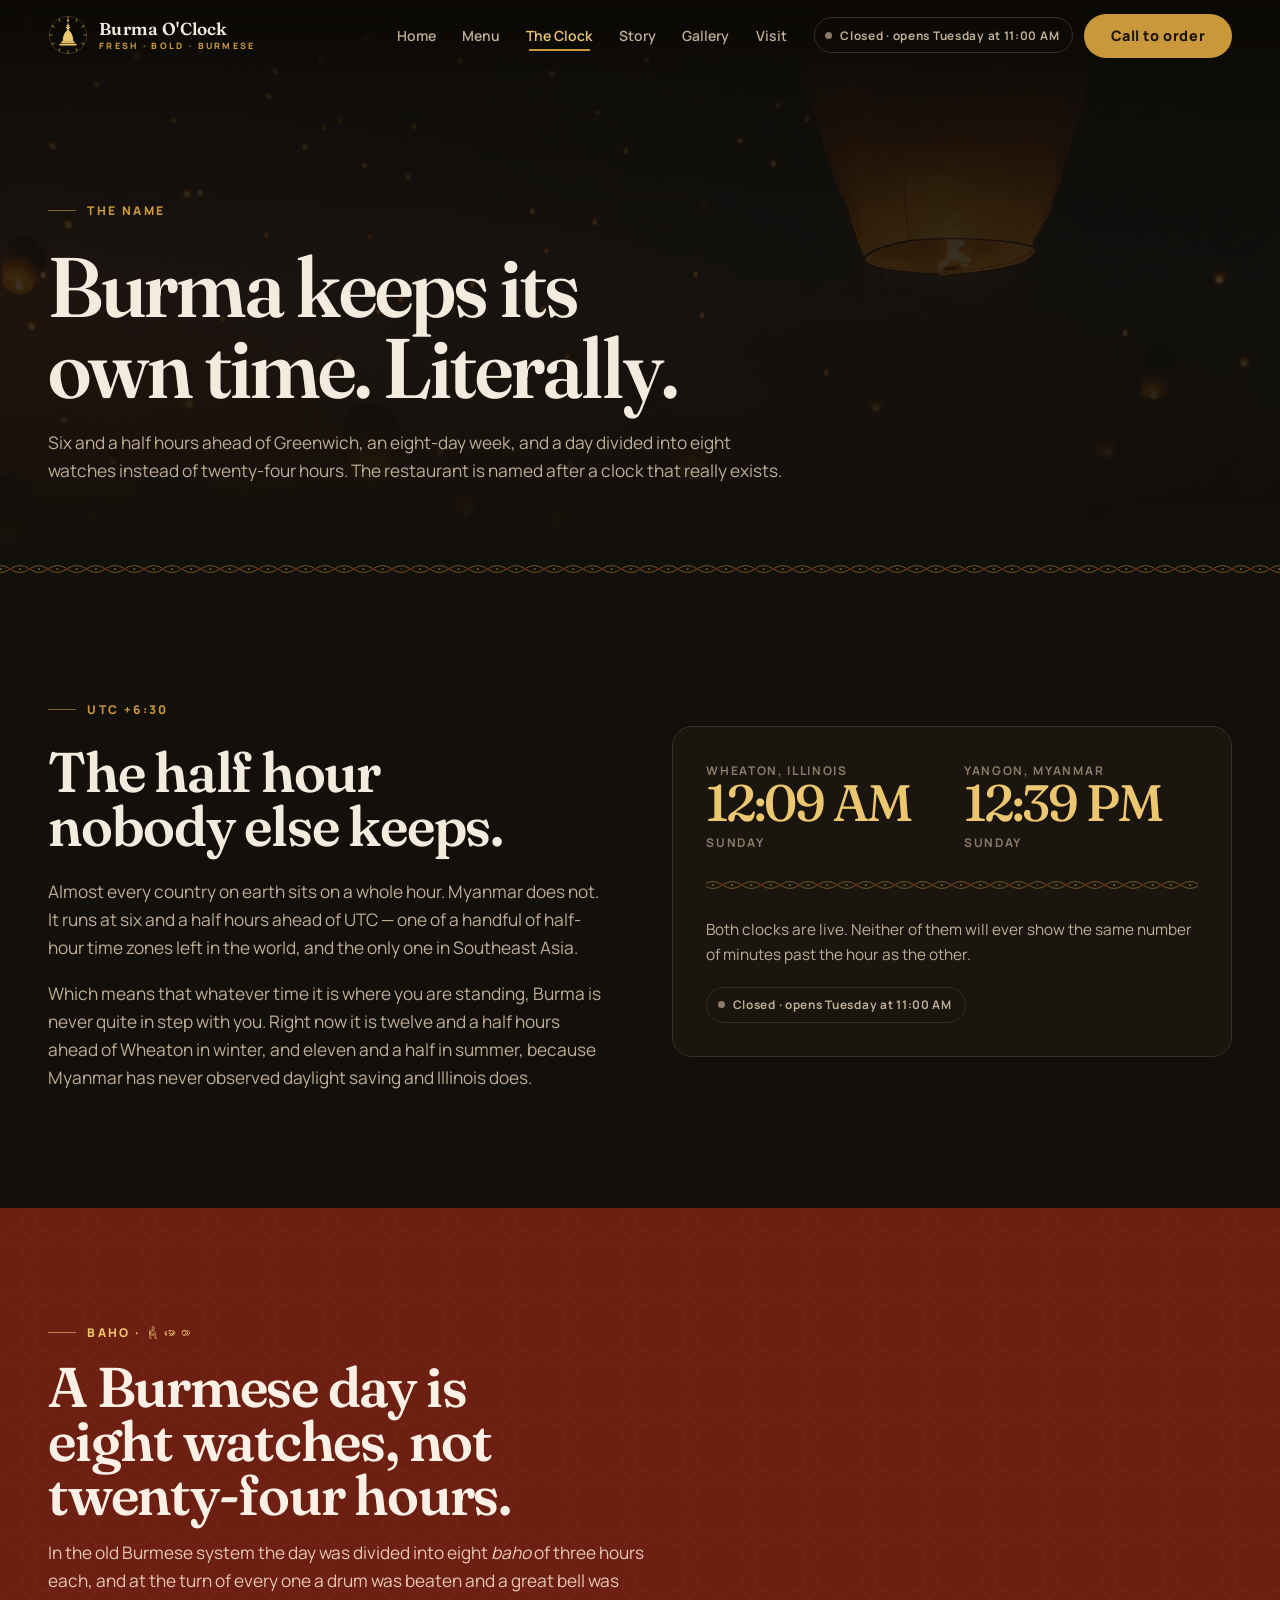
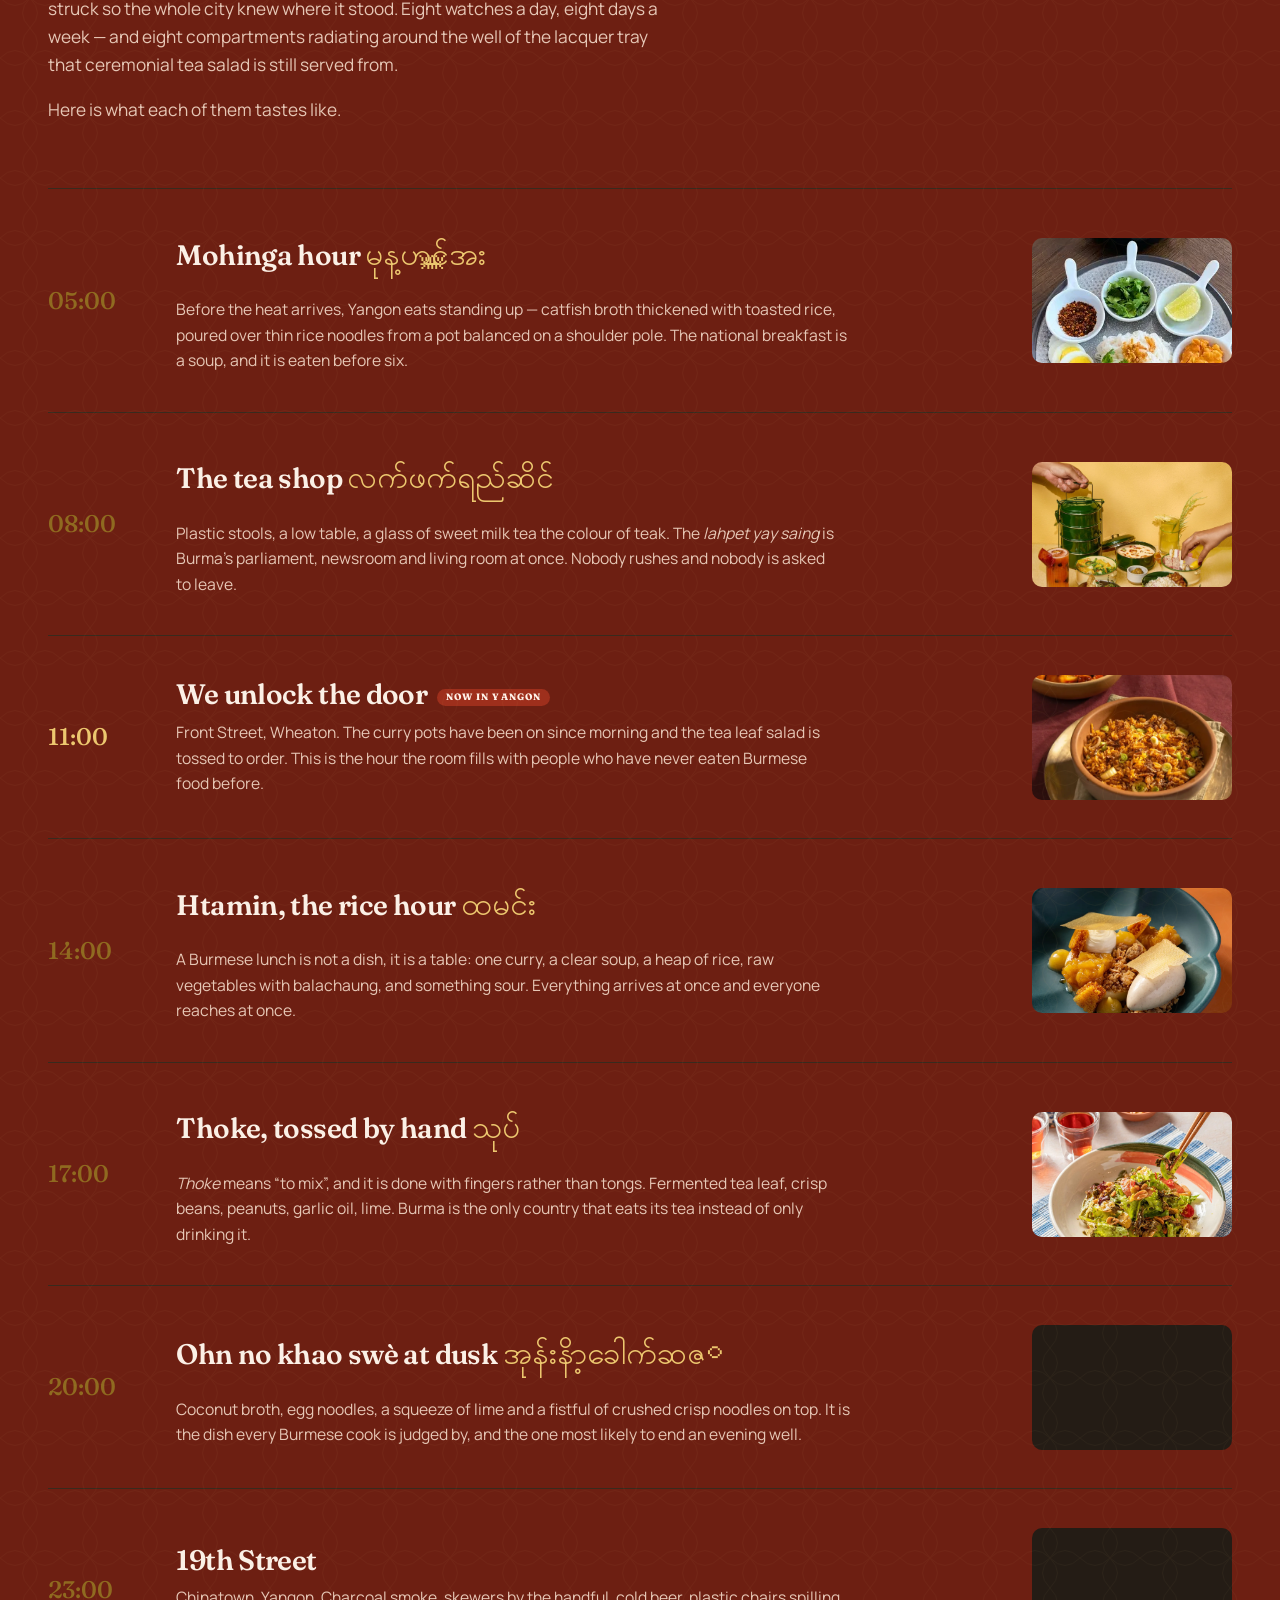
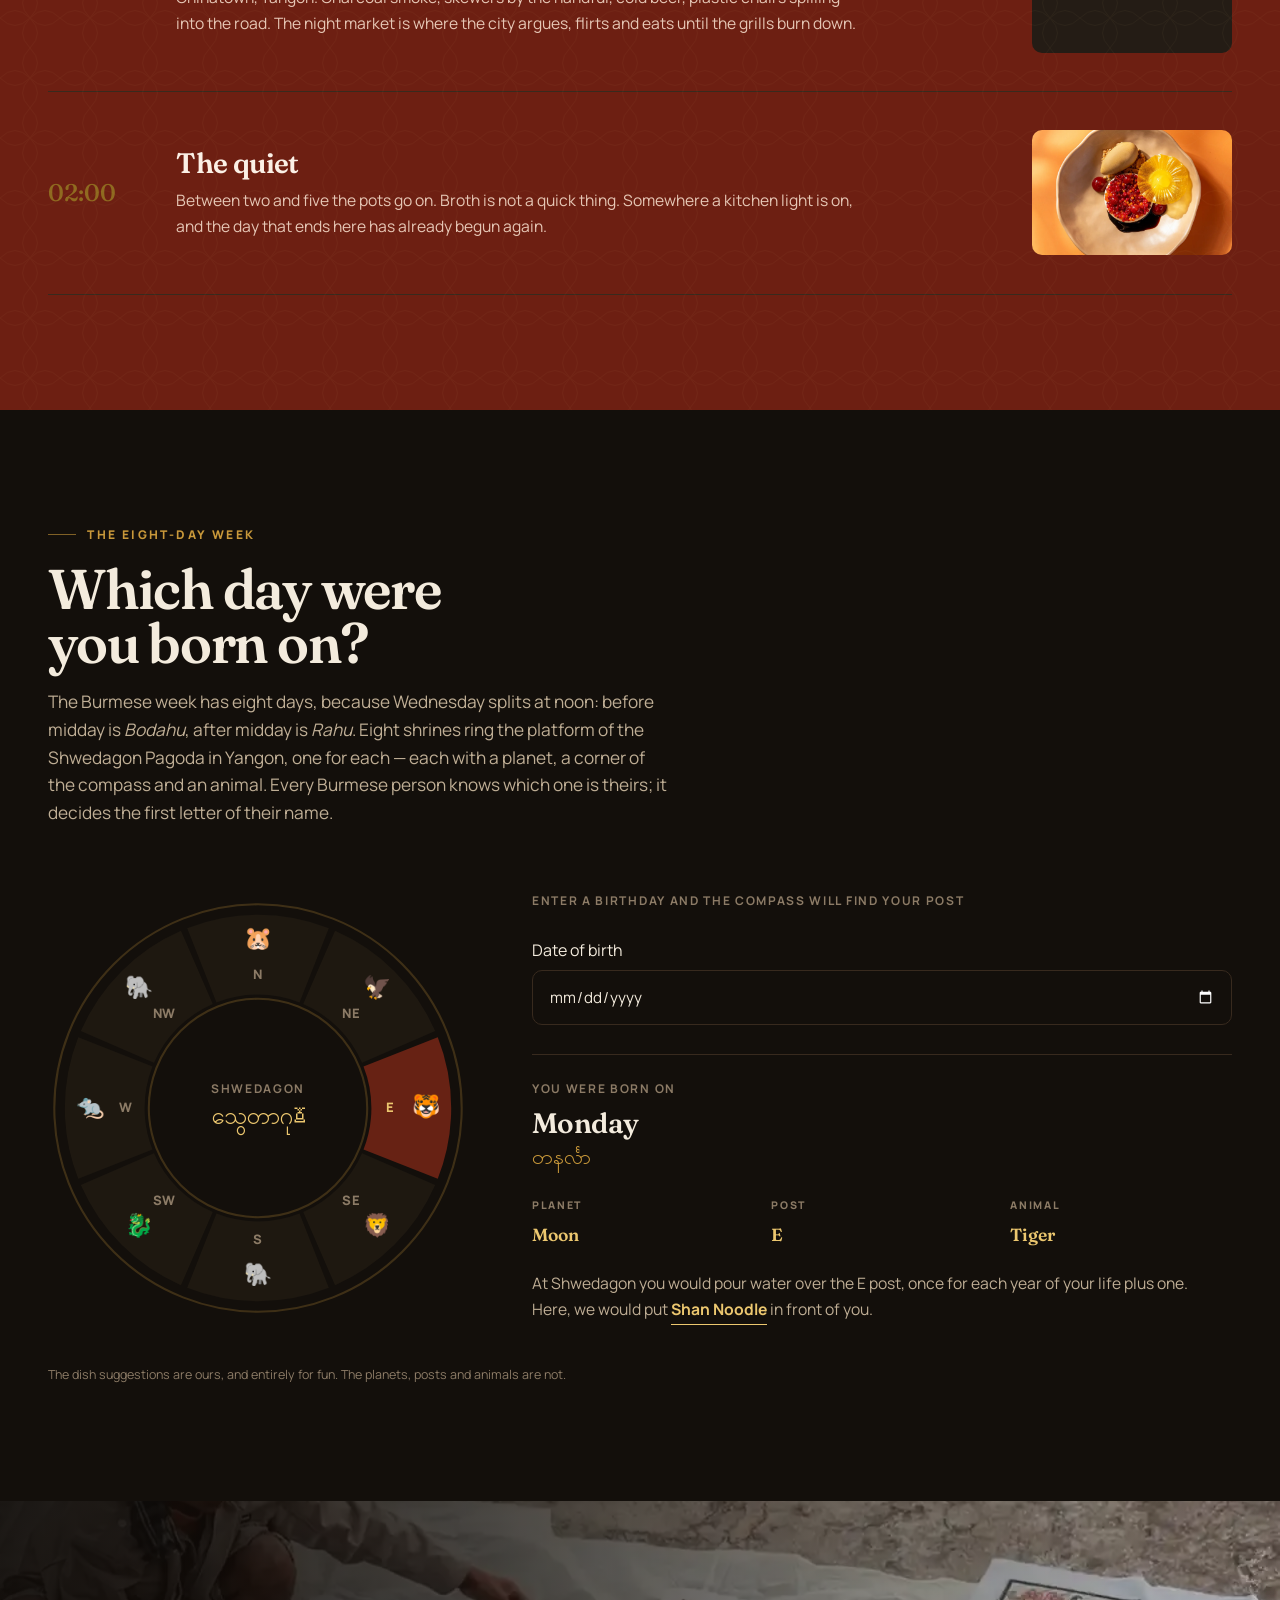
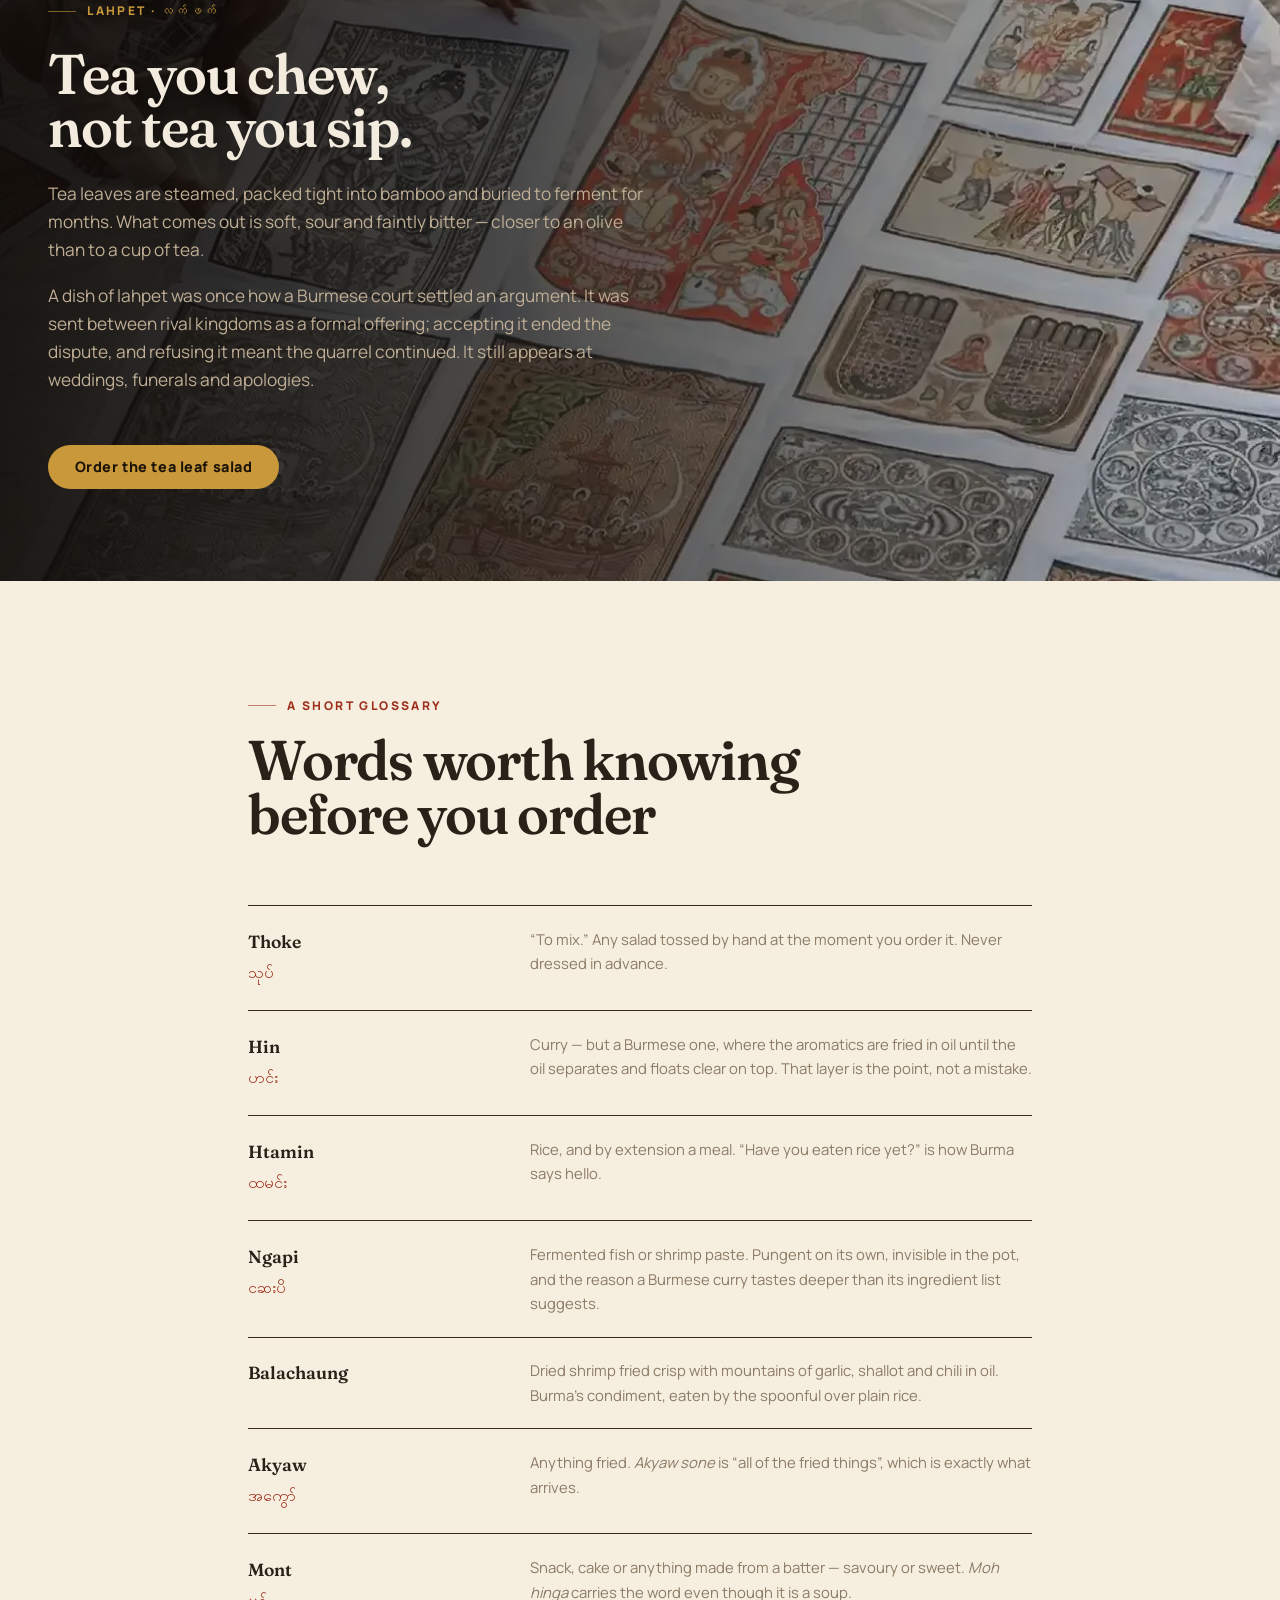
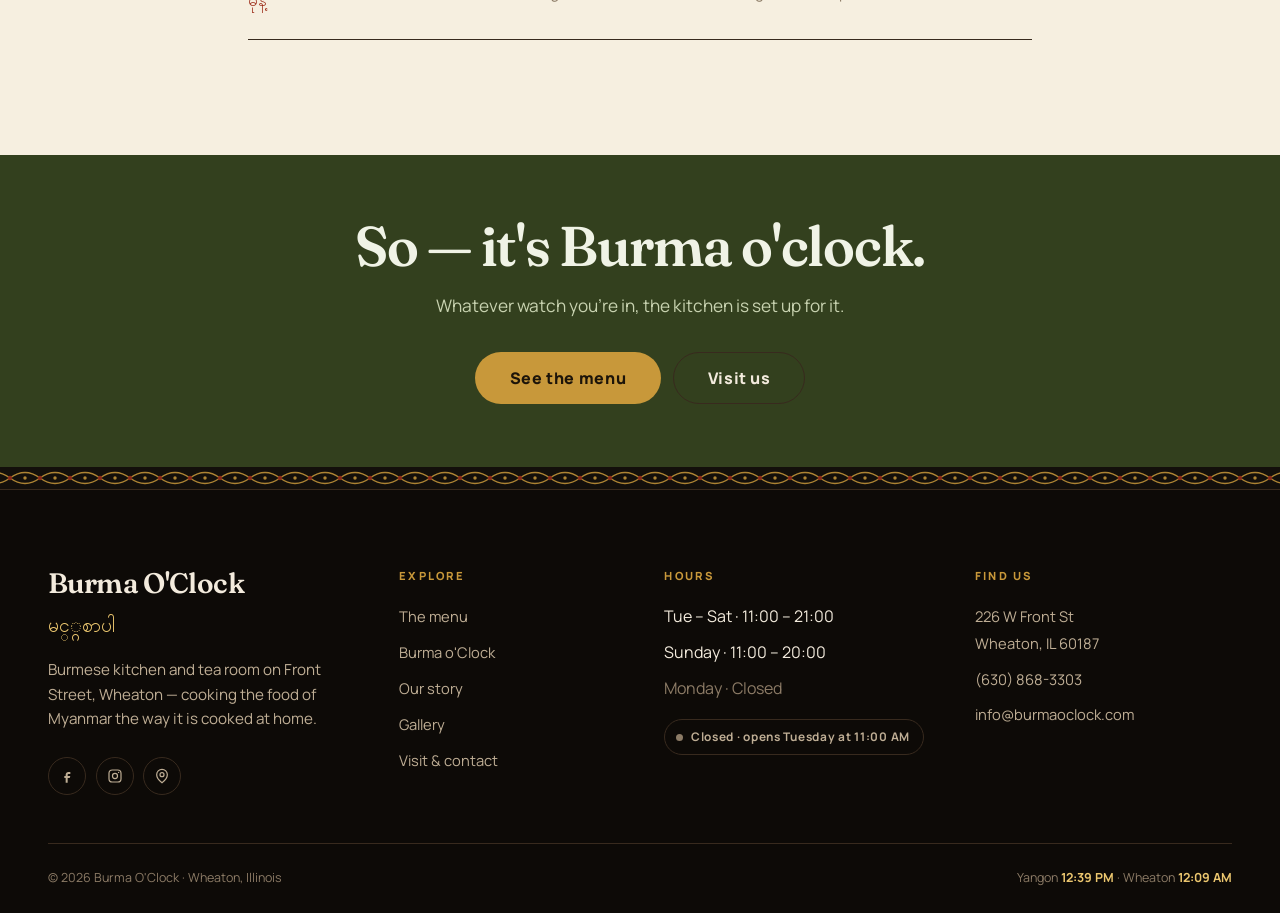
==== commit bbf3679a: "Add noindex meta to every page robots.txt is advisory and does not stop a page being indexed when it" ====
--- a/clock.html
+++ b/clock.html
@@ -5,6 +5,7 @@
 <meta name="viewport" content="width=device-width, initial-scale=1">
 <title>Burma o'Clock &mdash; the Burmese day, hour by hour</title>
 <meta name="description" content="Myanmar runs on its own clock: UTC+6:30, an eight-day week, and a day measured in meals. The story behind the name.">
+<meta name="robots" content="noindex, nofollow">
 <meta name="theme-color" content="#130f0b">
 <link rel="preconnect" href="https://fonts.googleapis.com">
 <link rel="preconnect" href="https://fonts.gstatic.com" crossorigin>
